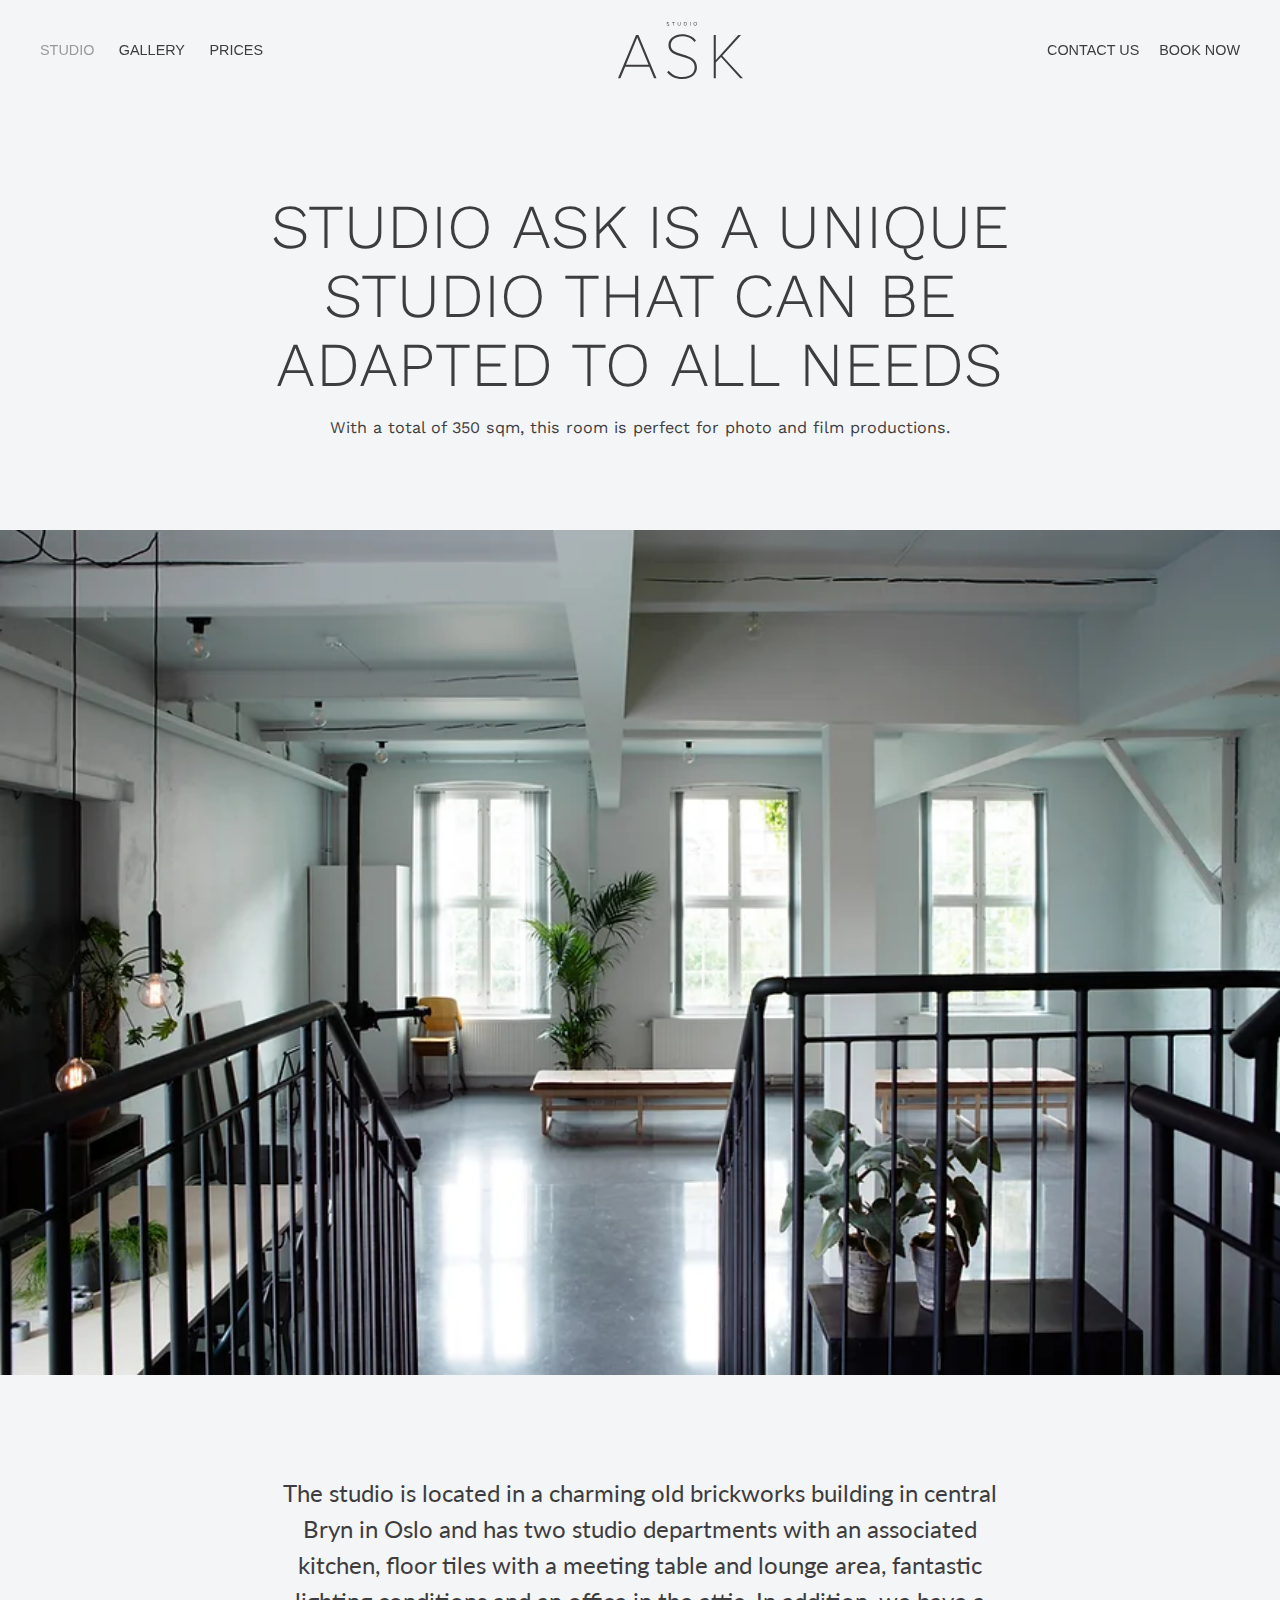
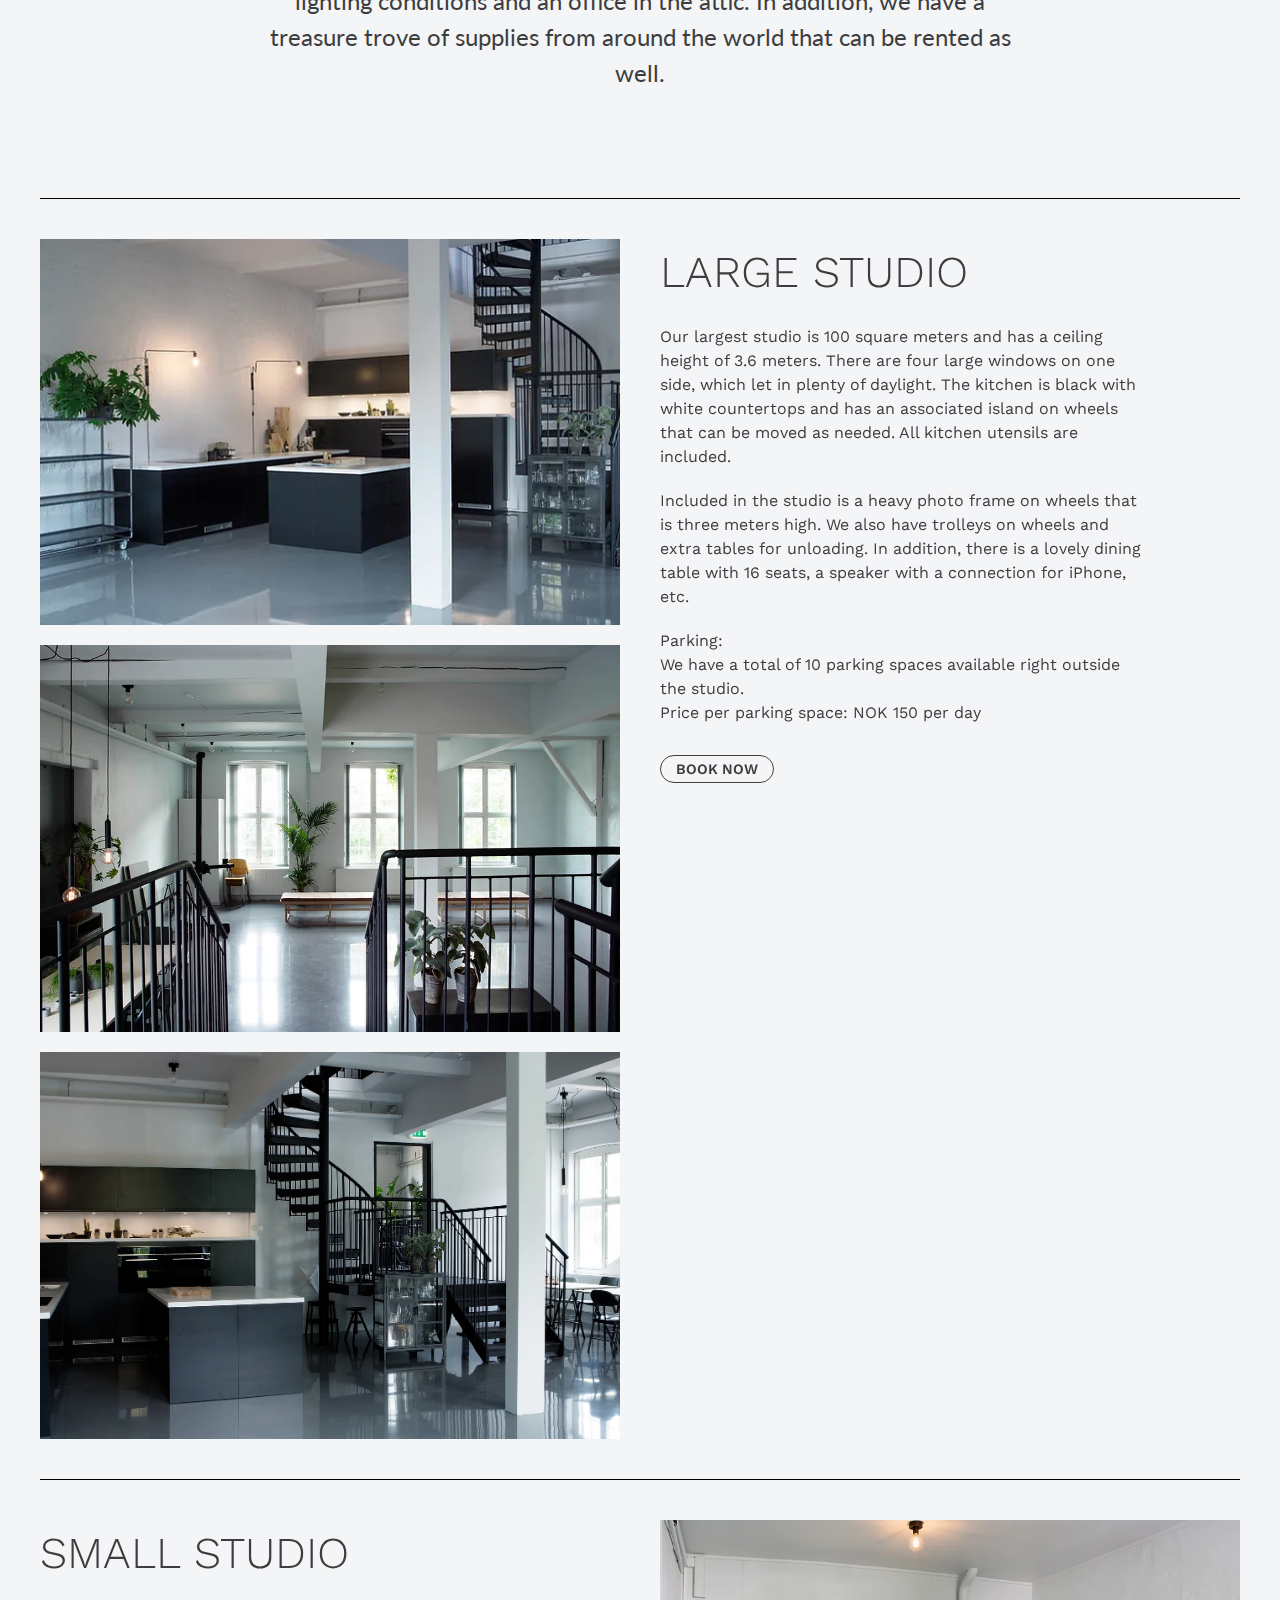
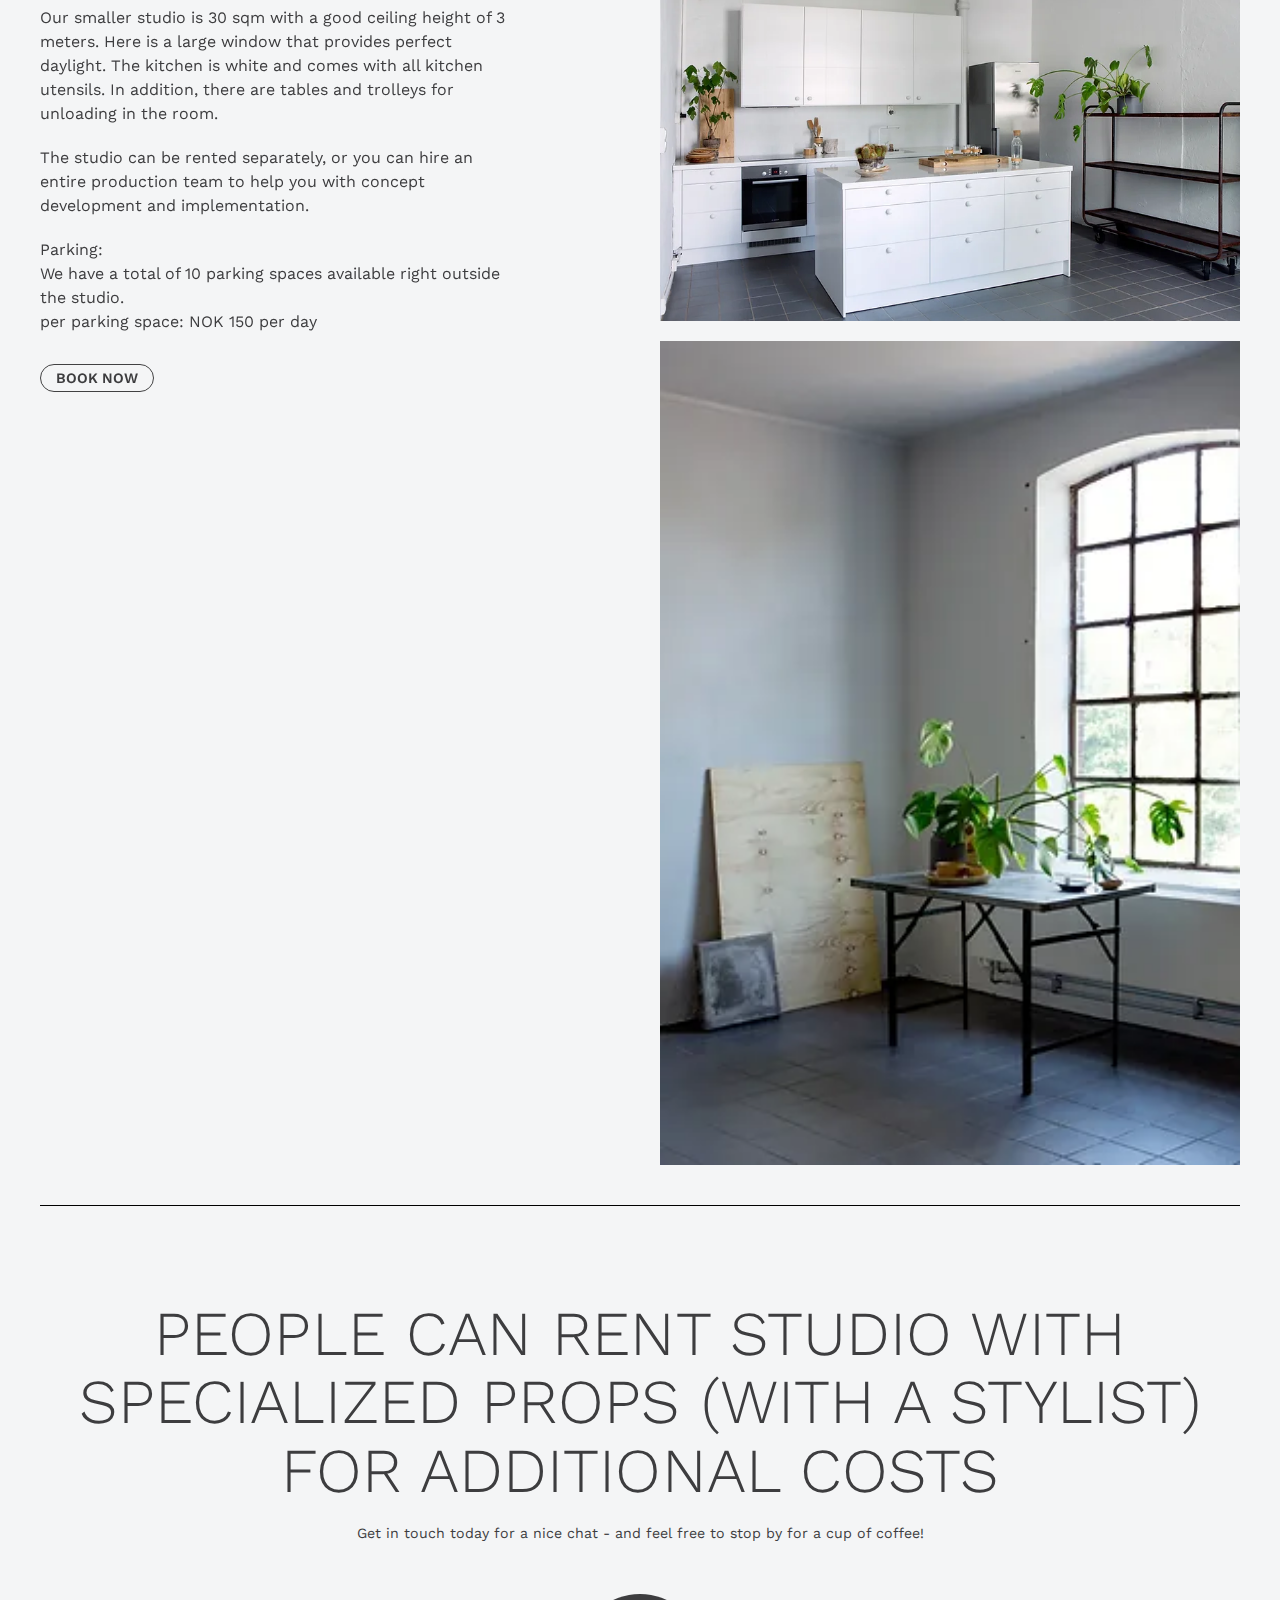
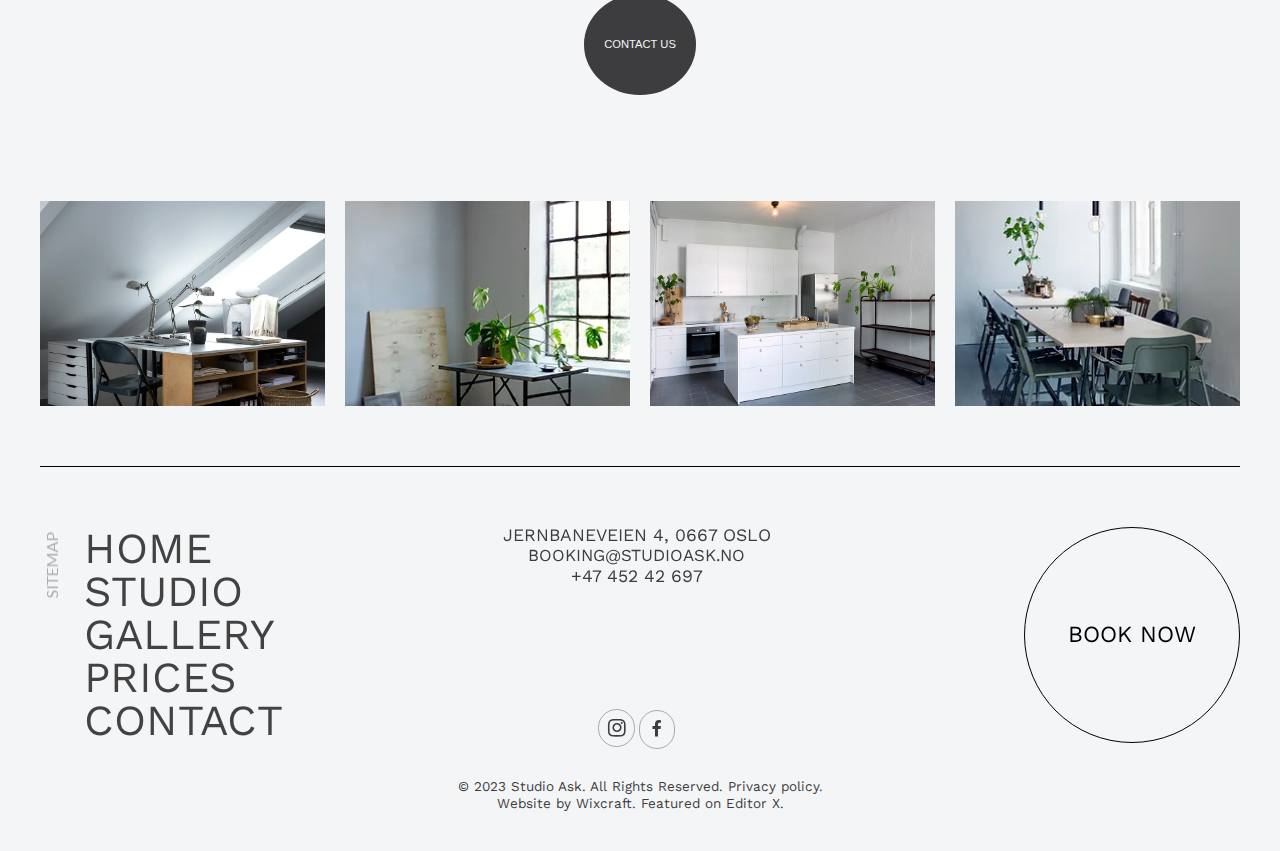
==== index1-studio.html @ 6efea555 "init" ====
<!DOCTYPE html>
<html lang="en">
  <head>
    <title>Studio | Studio Ask</title>
    <meta name="viewport" content="width=device-width, initial-scale=1.0" />
    <link rel="stylesheet" href="./assets/css/cssReset.css" />
    <link rel="stylesheet" href="./assets/css/header.css" />
    <link rel="stylesheet" href="./assets/css/footer.css" />
    <link rel="stylesheet" href="./assets/css/main.css" />
    <link rel="stylesheet" href="./assets/css/cssNavFiles.css" />
    <link rel="stylesheet" href="./assets/css/css3Prices.css" />
    <link rel="stylesheet" href="./assets/css/css5BookNow.css" />
    <link rel="stylesheet" href="./assets/css/css1Studio.css" />
    <link rel="preconnect" href="https://fonts.googleapis.com" />
    <link rel="preconnect" href="https://fonts.gstatic.com" crossorigin />
    <link
      href="https://fonts.googleapis.com/css2?family=Lato&display=swap"
      rel="stylesheet"
    />
    <link
      rel="stylesheet"
      href="https://cdnjs.cloudflare.com/ajax/libs/font-awesome/4.7.0/css/font-awesome.min.css"
    />
    <script defer src="/assets/js/js1Studio.js"></script>
  </head>
  <body>
    <nav id="navigation">
      <div class="nav-full nav-wrapper">
        <ul class="nav-first-list nav-list nav-full-list">
          <li class="nav-li active"><a href="/index1-studio.html">STUDIO</a></li>
          <li class="nav-li"><a href="index2-gallery.html">GALLERY</a></li>
          <li class="nav-li"><a href="index3-prices.html">PRICES</a></li>
        </ul>
        <a href="/index.html"
          ><svg
            class="svg-logo"
            preserveAspectRatio="xMidYMid meet"
            data-bbox="-0.056 0.309 612.747 279.382"
            xmlns="http://www.w3.org/2000/svg"
            viewBox="-0.056 0.309 612.747 279.382"
            height="280"
            width="613"
            data-type="shape"
            role="presentation"
            aria-hidden="true"
          >
            <g>
              <g clip-path="url(#svgcid-zd9vpy8nci38)">
                <path
                  d="m237.946 15.6 1.31-1.676a7.198 7.198 0 0 0 5.473 2.514c3.114 0 4.107-1.677 4.107-3.036 0-4.505-10.339-1.993-10.339-8.224 0-2.879 2.566-4.869 6.02-4.869 2.644 0 4.714.917 6.18 2.461l-1.308 1.598c-1.311-1.466-3.143-2.095-5.055-2.095-2.068 0-3.586 1.126-3.586 2.775 0 3.93 10.342 1.676 10.342 8.195 0 2.515-1.729 5.132-6.439 5.132-3.014 0-5.264-1.151-6.705-2.776z"
                ></path>
                <path
                  d="M270.286 18.06V2.533h-5.524V.597h13.246v1.936h-5.551V18.06h-2.171z"
                ></path>
                <path
                  d="M292.675 11.28V.596h2.198v10.629c0 3.195 1.704 5.212 4.922 5.212 3.221 0 4.95-2.017 4.95-5.212V.596h2.198v10.657c0 4.346-2.409 7.121-7.148 7.121-4.711 0-7.12-2.802-7.12-7.095z"
                ></path>
                <path
                  d="M322.813 18.06V.597h5.972c5.445 0 8.954 3.795 8.954 8.746 0 4.973-3.509 8.717-8.954 8.717h-5.972zm12.675-8.717c0-3.771-2.383-6.808-6.703-6.808h-3.797v13.588h3.797c4.242 0 6.703-3.039 6.703-6.78z"
                ></path>
                <path d="M355.099.597h-2.171V18.06h2.171V.597z"></path>
                <path
                  d="M370.264 9.343c0-5.158 3.509-9.034 8.668-9.034 5.156 0 8.69 3.876 8.69 9.034 0 5.156-3.534 9.034-8.69 9.034-5.159 0-8.668-3.878-8.668-9.034zm15.107 0c0-4.085-2.539-7.095-6.439-7.095-3.929 0-6.415 3.01-6.415 7.095 0 4.059 2.486 7.095 6.415 7.095 3.9 0 6.439-3.036 6.439-7.095z"
                ></path>
                <path
                  d="m176.78 275.882-23.495-56.83h-118.1l-23.494 56.83H-.056l88.259-211.76h12.064l88.261 211.76H176.78zM94.235 75.869 38.996 209.53h110.482L94.235 75.869z"
                ></path>
                <path
                  d="m240.598 246.038 8.255-7.301c13.018 15.874 35.24 31.429 65.718 31.429 48.892 0 61.274-27.938 61.274-47.938 0-69.848-128.579-35.241-128.579-107.628 0-34.286 31.429-53.972 66.353-53.972 31.112 0 53.653 11.431 68.575 29.844l-7.936 7.303c-14.922-19.367-36.192-27.622-60.639-27.622-30.794 0-55.241 18.415-55.241 44.447 0 60.325 128.58 28.574 128.58 107.628 0 23.81-15.241 57.463-72.387 57.463-33.017 0-58.734-14.286-73.973-33.653z"
                ></path>
                <path
                  d="m599.039 275.882-94.291-104.133-25.401 27.619v76.514h-10.158V64.122h10.158v122.232L589.514 64.121h13.651L511.097 165.4l101.594 110.482h-13.652z"
                ></path>
              </g>
              <defs fill="none">
                <clipPath id="svgcid-zd9vpy8nci38">
                  <path fill="#ffffff" d="M612.635 0v280H0V0h612.635z"></path>
                </clipPath>
              </defs>
            </g>
          </svg>
        </a>
        <div class="nav-secound-list nav-list nav-full-list">
          <ul class="nav-secound-list nav-list">
            <li class="nav-li">
              <a href="index4-contact.html">CONTACT US</a>
            </li>
            <li class="nav-li"><a href="index5-bookNow.html">BOOK NOW</a></li>
          </ul>
        </div>
        <!--  Div nav-secound-list -->
      </div>
      <!--  Div nav-full -->
    </nav>
    <!-- Section 1 -->
    <section class="section1-wrapper">
      <div class="container-studio container1">
        <h1>STUDIO ASK IS A UNIQUE STUDIO THAT CAN BE ADAPTED TO ALL NEEDS</h1>
        <p>
          With a total of 350 sqm, this room is perfect for photo and film
          productions.
        </p>
      </div>
      <!--  Div container-studio-->
    </section>
    <!-- Section 2 -->
    <section class="section2-studio">
      <div class="s2-studio-wrapper">
        <img src="/img/_K0A7186.webp" />
      </div>
      <!--  Div s2-studio-wrapper-->
    </section>

    <!-- Section 3 -->
    <section class="container-4 s3-studio container-2">
      <div class="s3-studio-text welcome-text-c4">
        <p>
          The studio is located in a charming old brickworks building in central
          Bryn in Oslo and has two studio departments with an associated
          kitchen, floor tiles with a meeting table and lounge area, fantastic
          lighting conditions and an office in the attic. In addition, we have a
          treasure trove of supplies from around the world that can be rented as
          well.
        </p>
      </div>
      <!--  Div s3-studio-text -->
    </section>
    <section>
    <div class="black-line"></div>
  </section>
    <!-- section 4 -->
    <section class="container-s4-studio">
      <div class="s4-studio-wrapper">
        <div class="s4sw-img">
          <img class="full-img" src="/img/_K0A7175.webp" />
          <img class="full-img" src="/img/_K0A7186.webp" />
          <img class="full-img" src="/img/_K0A7167.webp" />
        </div>
        <!--  Div s4sw-img -->
        <div class="s4sw-text ps2_w_text sticky-position">
          <h3>large studio</h3>
          <p>
            Our largest studio is 100 square meters and has a ceiling height of
            3.6 meters. There are four large windows on one side, which let in
            plenty of daylight. The kitchen is black with white countertops and
            has an associated island on wheels that can be moved as needed. All
            kitchen utensils are included.
          </p>
          <p>
            Included in the studio is a heavy photo frame on wheels that is
            three meters high. We also have trolleys on wheels and extra tables
            for unloading. In addition, there is a lovely dining table with 16
            seats, a speaker with a connection for iPhone, etc.
          </p>
          <div>
            <p>
              Parking: </p>
              <p>
              We have a total of 10 parking spaces available right
              outside the studio. 
              <p>Price per parking space: NOK 150 per day</p>
            </p>
          </div>
          <div>
            <button class="btn"><a href="">book now</a></button>
          </div>
        </div>
      </div>
      <!--  Div container-s4-studio -->
    </section>
    <section>
      <div class="black-line"></div>
    </section>
          <!-- section 5 -->
    <section class="container-s5-studio container-s4-studio">
      <div class="s5-studio-wrapper s4-studio-wrapper">
    
        <div class="s5sw-text s4sw-text ps2_w_text sticky-position">
          <h3>small studio</h3>
          <p>
            Our smaller studio is 30 sqm with a good ceiling height of 3 meters. Here is a large window that provides perfect daylight. The kitchen is white and comes with all kitchen utensils. In addition, there are tables and trolleys for unloading in the room.
          </p>
          <p>
            The studio can be rented separately, or you can hire an entire production team to help you with concept development and implementation.
          </p>
          <div>
          <p>
            Parking: </p>
            <p>
            We have a total of 10 parking spaces available right
            outside the studio. 
            <p>per parking space: NOK 150 per day</p> 
          </p>
        </div>
          <div>
            <button class="btn"><a href="">book now</a></button>
          </div>
        </div>
        <div class="s5sw-img">
          <img class="s5sw-img-1" src="/img/_K0A7111.webp" />
          <img class="s5sw-img-2" src="/img/_K0A7061.webp" />
        </div>
        <!--  Div s5sw-img -->
      </div>
      <!--  Div container-s5-studio -->
    </section>
    <section>
      <div class="black-line"></div>
    </section>
    <!-- Section 6 -->
    <section class="section6-wrapper section1-wrapper">
      <div class="container6 container-studio container1 ">
        <h1>PEOPLE CAN RENT STUDIO WITH SPECIALIZED PROPS (WITH A STYLIST) FOR ADDITIONAL COSTS</h1>
        <p>
          Get in touch today for a nice chat - and feel free to stop by for a cup of coffee!
        </p>
      </div>
      <!--  Div container6-->
      <div class="section6-wrapper-button">
        <button class="s6w-btn"><a href="index4-contact.html">contact us</a></button>
      </div>
      <div class="foto-wrapper">
        <div class="col">
          <div class="fw-img1 fw-img"></div>
        </div>
        <div class="col">
          <div class="fw-img2 fw-img"></div>
        </div>
        <div class="col">
          <div class="fw-img3 fw-img"></div>
        </div>
        <div class="col">
          <div class="fw-img4 fw-img"></div>
        </div>
      </div>
    </section>
    <!-- Footer -->
    <footer>
      <div class="line-footer"></div>
      <div class="footer-container">
        <div class="map-footer">
          <p>SITEMAP</p>
        </div>
        <div class="footer-grid">
          <div class="ul-1-footer">
            <li><a href="">Home</a></li>
            <li><a href="">Studio</a></li>
            <li><a href="">Gallery</a></li>
            <li><a href="">Prices</a></li>
            <li><a href="">Contact</a></li>
          </div>
          <!--  Div ul-1-footer -->
          <div class="adress-footer">
            <p>JERNBANEVEIEN 4, 0667 OSLO</p>
            <p>
              <a href="mailto:BOOKING@STUDIOASK.NO">BOOKING@STUDIOASK.NO</a>
            </p>
            <p>+47 452 42 697</p>

            <div class="linkElement-footer">
              <span class="instagram">
                <a href="https://www.instagram.com/studioask/">
                  <i class="fa fa-instagram"></i
                ></a>
              </span>
              <span class="facebook">
                <a href="https://www.facebook.com/StudioAskOslo"
                  ><i class="fa fa-facebook-f"></i
                ></a>
              </span>
            </div>
            <!--  Div linkElement-footer -->
          </div>
          <!--  Div adress-footer -->
          <div class="bookNow-footer">
            <a href="index5-bookNow.html"><button>book now</button></a>
          </div>
          <!--  Div bookNow-footer -->
        </div>
        <!--  Div footer-grid-->
      </div>
      <!--  Div footer-gcontainer-->
      <div class="privancy-policy">
        <p>© 2023 Studio Ask. All Rights Reserved. Privacy policy.</p>
        <p>
          <a href="https://www.editorx.com/"
            >Website by Wixcraft. Featured on Editor X.</a
          >
        </p>
      </div>
      <!--  Div privancy-policy-->
    </footer>
  </body>
</html>
---- assets/css/cssReset.css ----
/*
  1. Use a more-intuitive box-sizing model.
*/
*,
*::before,
*::after {
    box-sizing: border-box;
}

/*
    2. Remove default margin
  */
* {
    margin: 0;
}

/*
    Typographic tweaks!
    3. Add accessible line-height
    4. Improve text rendering
  */
body {
    line-height: 1.5;
    -webkit-font-smoothing: antialiased;
}

/*
    5. Improve media defaults
  */
img,
picture,
video,
canvas,
svg {
    display: block;
    max-width: 100%;
}

/*
    6. Remove built-in form typography styles
  */
input,
button,
textarea,
select {
    font: inherit;
}

/*
    7. Avoid text overflows
  */
p,
h1,
h2,
h3,
h4,
h5,
h6 {
    overflow-wrap: break-word;
}

/*
    8. Create a root stacking context
  */
#root,
#__next {
    isolation: isolate;
}
---- assets/css/header.css ----
:root {
    --fc-primary: rgba(61, 61, 63, 1);
    --fc-neutral: rgba(244, 245, 246, 1);
    --fc-1-: normal normal normal 16px/1.4em din-next-w01-light,din-next-w02-light,din-next-w10-light,sans-serif;
    --container-corvid-background-color: rgba(var(--bg,var(--color_11)),var(--alpha-bg,1));
    --bg: var(--color_12);
    --color_11:rgb(255,255,255);
    --color_12:rgb(244,245,246);
    --color_14: rgb(164, 164, 172);
    --alpha-bg:0;
}

nav {
    width: auto;
    min-width: 0px;
    max-width: 99999px;
    height: 100px;
    display: flex;
    justify-content:space-between;
    align-items: center;
    position: fixed;
    right: 0;
    left: 0;
    top: 0;
    margin: auto;
    z-index: 1;
    box-sizing: border-box;
}

.nav-wrapper{
    display: flex;
    align-items: center;
    justify-content:space-between;
    right: 0;
    left: 0;
    position:absolute;
    font: var(--fnt,var(--fc-1-));
    color: var(--fc-neutral);
    right: 0;
    left: 0;
    z-index: 100;
    box-sizing: border-box;
}
nav ul{
    padding-left: 30px;
    padding-right: 30px;
    box-sizing: border-box;
   
}
.nav-secound-list{
    display: flex;
}
.nav-list li{
    display: inline-block;
    text-decoration: none;
    list-style: none;
    padding: 0 10px;
    text-align: center;
    line-height: 50px;
    font-size: 0.9em;
    cursor: pointer;
}
.nav-list li.active{
    opacity: 0.5;
}
.nav-list a{
    color: var(--fc-neutral);
    text-decoration: none;
    list-style-type: none;
    transition: all 0.3s linear;
}
.nav-list a:hover{
    color: var(--color_14);
}
.nav-secound-list button{
    background-color: transparent;
    border: none; 
    color: var(--fc-neutral);
    font-size: 0.9em;
    cursor: pointer;
    padding: 0 4px;
}

nav[data-full="true"] .nav-full {
    transform: translateY(0);
    z-index: 100;
}
.nav-full {
    width: 100%;
    height: 100%;
    position: absolute;
    left: 0;
    top: 0;
    color: var(--fc-neutral);
    background:rgba(244, 245, 246, 0.97);
    transition: all 0.5s ease-out;
    transform: translateY(-100%); 
}

.nav-full-list a,
.nav-full-list button{
    color:  var(--fc-primary);
}
.svg-logo{
    width: 125px;
    height: 125px;
    justify-content: center;
    fill: var(--fc-primary);
    margin-left: 50px;
    box-sizing: border-box;
}

@media  screen and (max-width:1000px) {
    .nav-list li{
        display: none;
    }
    .svg-logo{
        width: auto;
        max-width: 80px;
        height: auto;
        max-width: 80px;
    }
}
@media  screen and (max-width:1000px){
    nav{
        height: 80px;
    }
}
---- assets/css/footer.css ----
@import url('https://fonts.googleapis.com/css2?family=Work+Sans:wght@300&display=swap');
:root{
    --fc-1-: normal normal normal 16px/1.4em din-next-w01-light,din-next-w02-light,din-next-w10-light,sans-serif;
    --fc-neutral: rgba(244, 245, 246, 1);
    --fc-primary: rgba(61, 61, 63, 1);
    --fc-1-: normal normal normal 16px/1.4em din-next-w01-light,din-next-w02-light,din-next-w10-light,sans-serif;
}
footer{
    font-family: 'Lato', sans-serif;
    width: 100%;
    height: 385px;
    color:hsla(240, 1%, 19%, 0.8);;
}
.footer-container{
    display: flex;
}
.line-footer{
    background-color: black;
    height: 1px;
    width:calc(100% - 80px);
    display: block;
    margin: auto;
    box-sizing: border-box;
}
.footer-grid{
    position: relative;
    height: auto;
    min-height: 0px;
    width: 100%;
    display: grid;
    grid-template-columns:repeat(3, 1fr);
    grid-template-rows:  1fr;
    justify-content: stretch;
    grid-row: inherit;
    padding-right: 40px;
    padding-left: 20px;
    margin-top:60px ;
}
.map-footer{
    text-orientation: initial;
    writing-mode: vertical-lr;
    transform: rotate(-180deg);
    margin-left: 40px;
    text-align: end;
    padding-bottom: 65px;
    color: rgba(61,61,63, 0.4);
}
.ul-1-footer{
    list-style-type: none;  
}
.ul-1-footer a {
    text-decoration: none;
    text-transform: uppercase;
    font-size: 43px;
    font-family: 'Work Sans', sans-serif;
    line-height: 1;
    color: rgba(21, 21, 22, 0.8);
}
.ul-1-footer a:hover{
    color:  #767679cc;;
}
.adress-footer{
    position: relative;
    text-align: center;
    padding-right: 50px;
    color: var(--fc-primary);
}
.adress-footer p{
    font-size: 1.1em;
    font-family: 'Work Sans', sans-serif;
    line-height: 0.99;
}
.adress-footer a{
    font: var(--fnt,var(--fc-1-));
    font-size: 0.96em;
    color: var(--fc-primary);
    list-style-type: none;
    text-decoration: none;
    font-family:'Work Sans', sans-serif;
}
.bookNow-footer{
    text-align: right;
}
.bookNow-footer button{
    text-transform: uppercase;
    color: rgb(61,61,63,);
    background-color: transparent;
    border: 1px solid black;
    border-radius: 360px;
    padding: 90px 43px;
    font-size: 23px;
    font-family: 'Work Sans', sans-serif;
    cursor: pointer;
}
.bookNow-footer button:hover{
    background-color:rgb(61,61,63); 
    color:rgba(244, 245, 246);
}
.linkElement-footer{
    position: absolute;
    bottom: 0;
    left: 0;
    right: 0;
    padding-right: 50px;
}
.linkElement-footer a{
    color: rgba(61,61,63, 1);
    border-radius: 45px ;
    border: 1px solid rgba(61,61,63, 0.4);
    padding: 6px 8.5px;
    font-size: 1.3em;
}
.linkElement-footer a:hover{
    border: 1px solid rgba(61,61,63, 1);
}
.facebook a{
    font-size: 1.1em;
    padding:8.2px 12px;
}
.privancy-policy{
    text-align: center;
    margin-top:35px;
}
.privancy-policy a{
    text-decoration: none;
    font-size: 13.5px;
    font-family:  'Work Sans', sans-serif;
    line-height: 1;
    color:var(--fc-primary);
}
.privancy-policy p{
    text-decoration: none;
    font-size: 13.5px;
    font-family: 'Work Sans', sans-serif;
    line-height: 1.2;
    color:var(--fc-primary);
}
@media  screen and (max-width:1200px) {
    footer{
        width: 100%;
        height: 340px;
    }
    .ul-1-footer a{
        font-size: 33px;
    }
    .adress-footer p{
        font-size: 0.9em;
    }
    .bookNow-footer button{
        font-size: 18px;
        padding: 70px 33px;
    }
    .privancy-policy a,p{
        font-size: 13px;
    }
}
@media  screen and (max-width:730px) {
    .line-footer{
        width:calc(100% - 40px);
    }
    footer{
        width: 100%;
        height: 480px;
        display: grid;
    }
    .footer-grid{
        padding: 0px 20px;
        bottom: 25px;
        height: 85%;
    }
    .ul-1-footer{
        align-self: stretch;
        margin-top: 100px;
    }
    .ul-1-footer a{
        font-size: 25px;
    }
    .adress-footer,.linkElement-footer{
        padding: 0px;
    }
    .adress-footer p{
        font-size: 0.9em;
    }
    .bookNow-footer{
        margin-top: 100px;
    }
    .bookNow-footer button{
        font-size: 13.5px;
        padding: 45px 20px;
    }
    .privancy-policy a,p{
        font-size: 13px;
        bottom: 10px;
    }
    .privancy-policy{
        margin-top: 10px;
        bottom: 10px;
    }
    .map-footer{
        display: none;
    }
    .instagram a{
        padding: 7px 10px;
    }
    .facebook a{
        padding: 10px 14.3px 8px 14.3px;
    }
}
---- assets/css/main.css ----
/* Body settings */
:root {
    --fc-primary: rgba(61, 61, 63, 1);
    --fc-neutral: rgba(244, 245, 246, 1);
    --minViewportSize:320;
    --maxViewportSize:1920;
    --color_15: 61,61,63;
}

body {
    color: var(--fc-primary);
}
/* Section 1 */
/* Background image */
.container-1-div {
    width: 100%;
    height: 100vh;
}
.container-1-div img{
    width: 100%;
    height: 100%; 
    object-fit: cover ;
    object-position:50% 50%;
}
/* Svg dimension */
.container-1{
    position: relative;
    text-align: center;
    z-index: -1;
}
.container-1-svg svg{
    position: absolute;
    fill: var(--fc-neutral);
    width: 30%;
    height: auto;
    bottom: 0;
    left:50%;
    right: 0;
    top: 50%;
    transform: translate(-50%, -50%);
    animation: cssAnimation 0s ease-in 5s forwards;
    animation-delay: 50s;
}
/* Span align */
.container-1-span {
    display: flex;
    justify-content:space-between;
    right: 0;
    left: 0;
    bottom: 0;
    position:absolute;
    font: var(--fnt,var(--fc-1-));
    color: var(--fc-neutral);
    padding: 10px 20px;
}
.container-1-span span{
    display: inline-block;
    padding: 0 10px;
    line-height: 50px;
    font-size: 0.9em;
}
@media  screen and (max-width:730px) {
    .container-1-span{
        flex-direction: column;
        align-items: flex-start;
    }
    .container-1-span span{
        line-height: 10px;
    }
    .container-1-svg svg{
        width: 80%;
    }
}

/* Section 2 */
.container-2{
    display: grid;
    padding-top: 7.8125vw;
    padding-bottom: 8.333333333333336vw;
    padding-left: 40px;
    padding-right: 40px;
}
.welcome-text{
    height: auto;
    width: 65%;
    justify-self: center;
}
.container-2 p{
    text-align: center;
    font-size:1.8em;
    line-height: 1.25;
    min-height: 0vw;
    font-family: 'Lato', sans-serif;
    font-weight: 100;
    color: rgb(var(--color_15)); 
    cursor: text;
}
@media  screen and (max-width:1000px) {
    .container-2 p{
        font-size:1.2em;;
    }
    .welcome-text{
        width: 100%;
    }
}
/* Section 3 */
.container-3-flex{
    display: flex;
    align-items: center;
    justify-content: center;
}
.img1, .img2 {
    border-top: 0.8px solid black;
    border-bottom: 0.8px solid black;
    padding: 40px;
    padding-bottom: 80px;
}
.img1{
    border-right: 0.8px solid black;
}
.img1:hover p, .img2:hover p{
    letter-spacing: 0.1em;
    transition: all 0.5s ease-in-out;
    cursor: pointer;
}
.img1 img:hover,.img2 img:hover{
    filter: brightness(85%);
    transition: all 0.5s ease-in-out;
    cursor: pointer;
    z-index: 100;
}
.container-3-flex img{
    width: 100%;
    height: 100%;
    object-fit: cover;
    object-position: center;
}
.container-3-flex p{
    text-align: center;
    font-family: 'Lato', sans-serif;
    padding-top: 65px;
    font-size: 2.5em;
    font-weight: 100;
    text-transform: uppercase;
    transition: all 0.5s ease;
}
@media  screen and (max-width:750px) {
    .container-3-flex{
        flex-direction: column;
    }
}
/* Section 4 */
.welcome-text-c4{
    text-align: center;
    height: auto;
    width: 49%;
    justify-self: center;
}
.welcome-text-c4 p{
    font-size: 1.5em;
    font-weight: normal;
    color: rgb(var(--color_15)); 
    cursor: text;
}
@media  screen and (max-width:1000px) {
    .welcome-text-c4 p{
        font-size:1.2em;;
    }
    .welcome-text-c4{
        width: 90%;
    }
}
/* Section 5 */
.container-5-wrapper{
    display: flex;
    flex-direction: column;
    align-items: center;
    object-fit: cover;
    object-position: center;
}
.container-5-img {
    display: inline-block;
    box-sizing: border-box;
}
.container-5-img-div2{
    display: flex;
    padding: 0px 20px;
    box-sizing: border-box;
}
.container-5-img img{
    width:calc(100%/3);
    padding: 0px 20px;
    height: auto;
    object-fit: cover;
    object-position: center;
    box-sizing: border-box;
    transition: all 0.7s ease-in-out;
}
.container-5-img img:hover{
    transform: scale(1.01);
    filter: brightness(85%);
}
.container-5-button {
    padding: 80px 40px;
}
.container-5-button button{
    background-color: #3D3D3F;
    border-radius: 50%;
    border: none;
    padding:50px 30px;
    text-transform: uppercase;
    font-family: Arial, Helvetica, sans-serif;
    font-size: 0.855em;
    cursor: pointer;
    transition: all 0.8s ease-in-out;
}
.container-5-button a{
    text-decoration: none;
    list-style-type: none; 
    color: var(--fc-neutral);
}
.container-5-button button:hover{
    background-color: black;
}
@media  screen and (max-width:730px){
    .container-5-img-div2{
        padding: 0px;
    }
    .container-5-button button{
        padding:40px 20px;
        font-size: 0.755em;
    }
}



.disable-scroll{
    height: 100%;
    overflow: hidden;
}

.full-img-wrapper{
    position:fixed;
    left:0;
    top:0;
    z-index:9999;

    width: 100vw;
    height:100vh;

    background:white;

    display:flex;
    justify-content:center;
    align-items:center;
}

.full-img{
    width:80%;
    cursor:pointer;
}
---- assets/css/cssNavFiles.css ----
.nav-full{
    transform: translateY(0);
}
.section-title{
    margin-top: 110px;
}     
.section-content{
    padding: 0px 20px 140px;
}
---- assets/css/css3Prices.css ----
@import url('https://fonts.googleapis.com/css2?family=Work+Sans:wght@100&display=swap');
:root{
    --fc-neutral: rgba(244, 245, 246, 1);
    --fc-primary: rgba(61, 61, 63, 1);
    --fc-1-: normal normal normal 16px/1.4em din-next-w01-light,din-next-w02-light,din-next-w10-light,sans-serif;
}
body{
    background-color: var(--fc-neutral);
}
.prices_section1 {
    margin-top: 110px;
    color: var(--fc-primary);
}
.ps1_title{
    display: grid;
    grid-template-columns: 50% 50%;
    grid-template-rows:1fr;
    justify-content: space-between;
    padding: 7.3vw 40px 8.33vw 40px;
}
.ps1_title h1{
    font-size: calc(30px + (90 - 30) * ((100vw - var(--minViewportSize) * 1px) / (var(--maxViewportSize) - var(--minViewportSize))));
    text-transform: uppercase;
    font-family: 'Work Sans', sans-serif;
    font-weight: 300;
    box-sizing: border-box;
    color: var(--fc-primary); 
}
.ps1_contact{
    display: flex;
    flex-direction: column;
    font-family: 'Work Sans', sans-serif;
    font-size: 0.95em;
    text-align: end;
    justify-content: center;
}
.btn a{
    font-size: 0.9em;
    text-decoration: none;
    color: var(--fc-primary);
    font-weight: 600;
    padding: 22px 9px;
    text-transform: uppercase;
}
.btn a,
.btn a:link,
.btn a:visited,
.btn a:active{
    color: var(--fc-primary);
}
.btn a:hover{
    color: var(--fc-neutral);
}
.btn {
    margin-top: 10px;
    background-color: transparent;
    border: 0.5px solid hsl(240, 1%, 26%);
    border-radius: 20px;
}
.btn:hover {
    background-color: var(--fc-primary);
}
.btn{
    text-align: end;
}
.ps1_p{
    margin-left: 40px;
    margin-bottom: 20px;
}
@media only screen and (max-width:630px) {
    .ps1_contact{
        display:none;
    }
    .ps1_title{
        padding: 0px 20px 8.33vw 20px;
    }
    .prices_section1 {
        margin-top: 80px;
    }
    .ps1_p{
        margin-left: 20px;
        margin-bottom: 10px;
    }
}

.black-line{
    background-color: black;
    margin: 0px 40px 0px 40px;
    height: 1px;
    overflow: hidden;
}
@media only screen and (max-width:630px) {
    .black-line{
        margin: 0px 20px 0px 20px;
    }
}
.ps2_wrapper, .ps3_wrapper , .ps4_wrapper{
    display: grid;
    grid-template-columns: 50% 50%;
    grid-template-rows: 1fr;
    margin:40px ;
    box-sizing: border-box;
    object-position: 50% 50%;
    object-fit: cover;
}
.ps4_wrapper{
    display: grid;
    grid-template-columns: 50% 50%;
    background-color: hsl(0, 2%, 12%);
    color: var(--fc-neutral);
    padding:40px 40px 40px 0;
    width: auto;
    height: auto;
}
.ps2_w_img,.ps3_w_img {
    display: flex;
    grid-template-rows: 1fr;
    gap: 1.1em ;
    width: 100%;
    height: 100%;
    object-fit: cover;
}
.ps2_w_text,.ps3_w_text, .ps4_w_text , .ps4_w_text, .ps4_w_1{
    display: flex;
    flex-direction: column;
    margin-left: 40px;
    gap: 20px;
    font-family: 'Work Sans', sans-serif;
    width: 100%;
    height: 100%;
}
.ps4_w_text p{
    color: var(--fc-neutral);
    line-height: 1.5;
}
.ps2_w_text h3,.ps3_w_text h3, .ps4_w_1 h3{
    text-transform: uppercase;
    font-weight: 300;
    font-size: calc(20px + (60 - 20) * ((100vw - var(--minViewportSize) * 1px) / (var(--maxViewportSize) - var(--minViewportSize))));
}
.ps4_w_1 h3{
    text-transform: uppercase;
    font-size:calc(20px + (45 - 20) * ((100vw - var(--minViewportSize) * 1px) / (var(--maxViewportSize) - var(--minViewportSize))));
}
.ps2_w_t_parking p,.ps3_w_t_parking p {
    padding-bottom: 5px;
}
.ps2_w_t_parking, .ps3_w_t_parking {
     padding-bottom: 10px;
}

.ps2_w_img1, .ps3_w_img1{
    width: 60%;
}
.ps2_w_img2, .ps3_w_img2{
    width: 35%;
}

@media only screen and (max-width:1024px) {
    .ps2_wrapper, .ps3_wrapper , .ps4_wrapper{
        display: flex;
        margin:20px;
        flex-direction: column;
    }
    .ps4_wrapper{
        display: flex;
        flex-direction: column;
        padding:20px 20px 20px 20px;
        margin:20px;
    }
    .ps2_w_text,.ps3_w_text, .ps4_w_text , .ps4_w_text, .ps4_w_1{
        margin-left: 0px;
    }
    .ps2_w_text h3,.ps3_w_text h3, .ps4_w_1 h3{
        margin-top: 20px;
        font-size: calc(25px + (60 - 25) * ((100vw - var(--minViewportSize) * 1px) / (var(--maxViewportSize) - var(--minViewportSize)))) !important;
    }
    .ps2_w_img, .ps3_w_img{
        gap: 20px;
    }
    .ps2_w_img1, .ps3_w_img1{
        min-height: 0px;
        margin-top: 20px;
    }
    .ps2_w_img2, .ps3_w_img2{
        min-height: 0px;
        margin-top: 20px;
    }
}
---- assets/css/css5BookNow.css ----
@import url('https://fonts.googleapis.com/css2?family=Cormorant:wght@300&family=Lato&family=Wix+Madefor+Text&display=swap');
@import url('https://fonts.googleapis.com/css2?family=Work+Sans:wght@100&display=swap');
:root{
    --fc-color1: rgba(238, 240, 218, 0.815);
    --fc-neutral: rgba(244, 245, 246, 1);
}
body{
    background-color: var(--fc-neutral);
    height: 0;
}

.container1{
    padding:7.29vw 40px;
    text-align: center;
    text-transform: uppercase;
    font-family: 'Work Sans', sans-serif;
    margin-top: 100px; 
}
.container1 h1{
    font-weight: 300;
    letter-spacing: 0.1px;
    font-size: calc(30px + (84 - 30) * ((100vw - var(--minViewportSize) * 1px) / (var(--maxViewportSize) - var(--minViewportSize))));
}
.container-bookNow-img{
    display: flex;
    gap: 40px;
    align-items: center;
    justify-content: center;
    padding: 0px 20px 7.15vw 20px;
}
.div_img1, .div_img2{
    object-fit: cover;
    object-position: center;
    height: auto;
    width: auto;
}
.div_img1 img, .div_img2 img{
    max-width: 550px;
    min-width: 0px;
    width:100%;
    height: 100%;
    object-fit: cover;
}
.div_img1, .div_img2{
    border: 0.1px solid transparent;
    background-color: white;
    padding: 0px;
    max-width: 550px;
    height: auto;
}
.img1-img img, .img2-img img{
    width: 100%;
    height: 100%;
    object-fit: cover;
    aspect-ratio: 616/413;
    cursor: pointer;
}
.img1-img img:hover, .img2-img img:hover{
    filter: brightness(70%);
}
.div-img1-text, .div-img2-text{
    display: flex;
    flex-direction: column;
    align-items: center;
    padding: 40px 20px;
    font-family: 'Cormorant', serif;
    font-weight: 100;
}
.container-bookNow-img h3{
    font-size: 25px;
    text-transform: uppercase;
    margin-bottom: 20px;
}
.container-bookNow-img p{
    font-size: 13px;
    margin-bottom: 20px;
}
.container-bookNow-img button{
    background-color: #3d3d3f;
    padding: 4px 16px;
    color: #fff;
    border-radius: 20px;
    font-size: 17px;
    border: none;
}
main{
    overflow: hidden;
}

@media  screen and (max-width:500px){
    .container1{
        grid-template-rows: repeat(2, minmax(240px, 616px))!important;
        margin-top: 80px;
        padding-top: 0px;
    }
    .div_img1{
        margin-right: 0px;
    }
    .container-bookNow-img{
        flex-direction: column;
        padding: 0px 20px 30px 20px;
        gap: 30px;
    }

}
@media  screen and (max-width:1200px){
    .container1{
        flex-direction: row;
    }
    .div_img1{
        margin-right: 0px;
    }

}
---- assets/css/css1Studio.css ----
@import url('https://fonts.googleapis.com/css2?family=Work+Sans:wght@100&display=swap');
:root {
    --fc-primary: rgba(61, 61, 63, 1);
    --fc-neutral: rgba(244, 245, 246, 1);
}

.section1-wrapper{
    display: flex;
    justify-content: center;
}
.container-studio {
    letter-spacing: 0.1em;
    line-height: 1.1;
    width: 78%;
}
.container1 {
    font-size: calc(10px + (73 - 30) * ((100vw - var(--minViewportSize) * 1px) / (var(--maxViewportSize) - var(--minViewportSize))));
}
.container-studio p{
    letter-spacing: normal;
    text-transform: none;
    margin-top: 20px;
    font-size: 1.01rem;
}
.section2-studio{
    display: grid;
    grid-template-columns: 1fr;
    grid-template-rows: 1fr;
    box-sizing: border-box;
}
.s2-studio-wrapper {
    width: auto;
    height: auto;
}
.s2-studio-wrapper img{
    height: 100%;
    width:100%;
    object-fit: cover;
    object-position: 50% 50%;
}
.s3-studio-text {
    width: 62%;
}
.s3-studio-text p{
    line-height: 1.5;
}
@media  screen and (max-width:850px) {
    .s3-studio-text {
        width:100%;
    }
    .container1{
        width: 100%;
    }
}
@media  screen and (max-width:700px) {
    .s3-studio {
        padding-left: 15px;
        padding-right: 15px;
    }
    .welcome-text-c4 p{
        font-size: 1.05em;
    }
    .container1{
        width: 100%;
    }
    .container1 h1{
        font-size: calc(30px + (40 - 30) * ((100vw - var(--minViewportSize) * 1px) / (var(--maxViewportSize) - var(--minViewportSize))));
    }
}

.black-line{
    background-color: black;
    margin: 0px 40px 0px 40px;
    height: 1px;
    overflow: hidden;
}
@media only screen and (max-width:700px) {
    .black-line{
        margin: 0px 20px 0px 20px;
    }
}
.container-s4-studio{
    margin: 40px;
}
.s4-studio-wrapper {
    display: grid;
    grid-template-columns: 50% 50%;
    align-content: center;
    gap: 40px;
    box-sizing: border-box;
    width: calc(100% - 40px);
}
.s4sw-img{
    display: flex;
    flex-direction: column;
    gap: 20px;
    scroll-snap-type: y mandatory;
    overflow-y: auto;
    -webkit-overflow-scrolling: touch;
}
.s5sw-img{
    display: grid;
    grid-template-columns: 1fr;
    grid-template-rows: repeat(3, 1fr);
    gap: 20px;
}
.s5sw-img-1{
    width: 100%;
    height: 100%;
    object-fit: cover;
    object-position: center;
    transition: all 1s ease;
    cursor: pointer;
}
.s5sw-img-2{
    grid-row: 2 / span 2;
    width: 100%;
    height: 100%;
    object-fit: cover;
    transition: all 1s ease;
    cursor: pointer;
}
.s5sw-img-1:hover,
.s5sw-img-2:hover {
    transform: scale(1.02);
    filter: brightness(70%);
}
.s4sw-img img{
    scroll-snap-align: start;
    width: auto;
    aspect-ratio:  882 / 588;
    object-fit: cover;
    object-position: center;
    transition: all 1s ease-in-out;
    cursor: pointer;
}
.s4sw-img img:hover{
    transform: scale(1.03);
    filter: brightness(70%);
}
.s4sw-text{
    margin-left: 0px;
}
.s4sw-text p{
    width: 83%;
}
.s4sw-text p{
    line-height: 1.5;
}

.sticky-position{
    position: sticky;
    max-height: 500px;
    top: 100px;
}


@media  screen and (max-width:900px) {
    .s4sw-text p {
        width: 100%;
    }
}
@media  screen and (max-width:700px) {
    .s4-studio-wrapper {
        display: flex;
        flex-direction: column-reverse;
        width: calc(100% - 0px);
    }
    .s5-studio-wrapper {
        display: flex;
        flex-direction: column;
    }
    .s4sw-text p{
        width: 100%;
    }
    .container-s4-studio{
        margin: 20px;
    }
}
.container6 {
    margin-top: 0px;
    width: 100%;
    padding-bottom: 4.16vw;
}
.container6  p{
    font-size: calc(10px + (37 - 30) * ((100vw - var(--minViewportSize) * 1px) / (var(--maxViewportSize) - var(--minViewportSize))));
}

.section6-wrapper-button{
    text-align: center;
    padding-bottom: 8.3vw;
}
.s6w-btn{
    background-color: #3D3D3F;
    border-radius: 50%;
    border: none;
    padding:40px 20px;
    text-transform: uppercase;
    font-family: Arial, Helvetica, sans-serif;
    font-size: 0.855em;
    cursor: pointer;
    transition: all 0.8s ease-in-out;
 
}
.s6w-btn a{
    text-decoration: none;
    list-style-type: none; 
    color: var(--fc-neutral);
    font-size: 0.7rem;
}
.s6w-btn:hover{
    background-color: black;
}

.section6-wrapper {
    flex-direction: column;
    width: 100%;
    object-fit: cover;
    object-position: center;
}
.foto-wrapper{
    margin: 0px 40px 60px 40px;
    display: grid;
    grid-template-columns: repeat(4, 1fr);
    grid-template-rows:16vw;
    height: auto;
    gap: 20px;
    object-fit: cover;
    object-position: center;
    position: relative;
    left:0;
    right:0;
}
.fw-img{
    width: 100%;
    height: 100%;
    object-fit: cover;
    object-position: center;
    background-size: cover;
    background-repeat: no-repeat;
    background-position: center;
    transition: all 1s ease;
    cursor: pointer;
}
.col{
    display: inline-block;
    overflow: hidden;
}

.fw-img1 {
    background-image: url(/img/_J4A8036.webp);
}
.fw-img2 {
    background-image: url(/img/_K0A7061.webp);
}
.fw-img3 {
    background-image: url(/img/_K0A7111.webp);
}
.fw-img4 {
    background-image: url(/img/_K0A7146.webp);
}
.fw-img:hover {
    transform: scale(1.15);
    filter: brightness(70%);
}
@media  screen and (max-width:700px) {
    .foto-wrapper{
        margin: 0px 20px 0px 20px;
    }
}
@media  screen and (max-width:600px) {
    
    .container6 h1{
        margin-top: 40px;
    }
    .container6{
        width: 100%;
        padding-left: 20px;
        padding-right: 20px;
    }
    .container6  p{
        font-size: 14px;
    }
    .s6w-btn{
        padding: 35px 15px;
    }
    .s6w-btn a{
         font-size: 0.68em;
    }

}
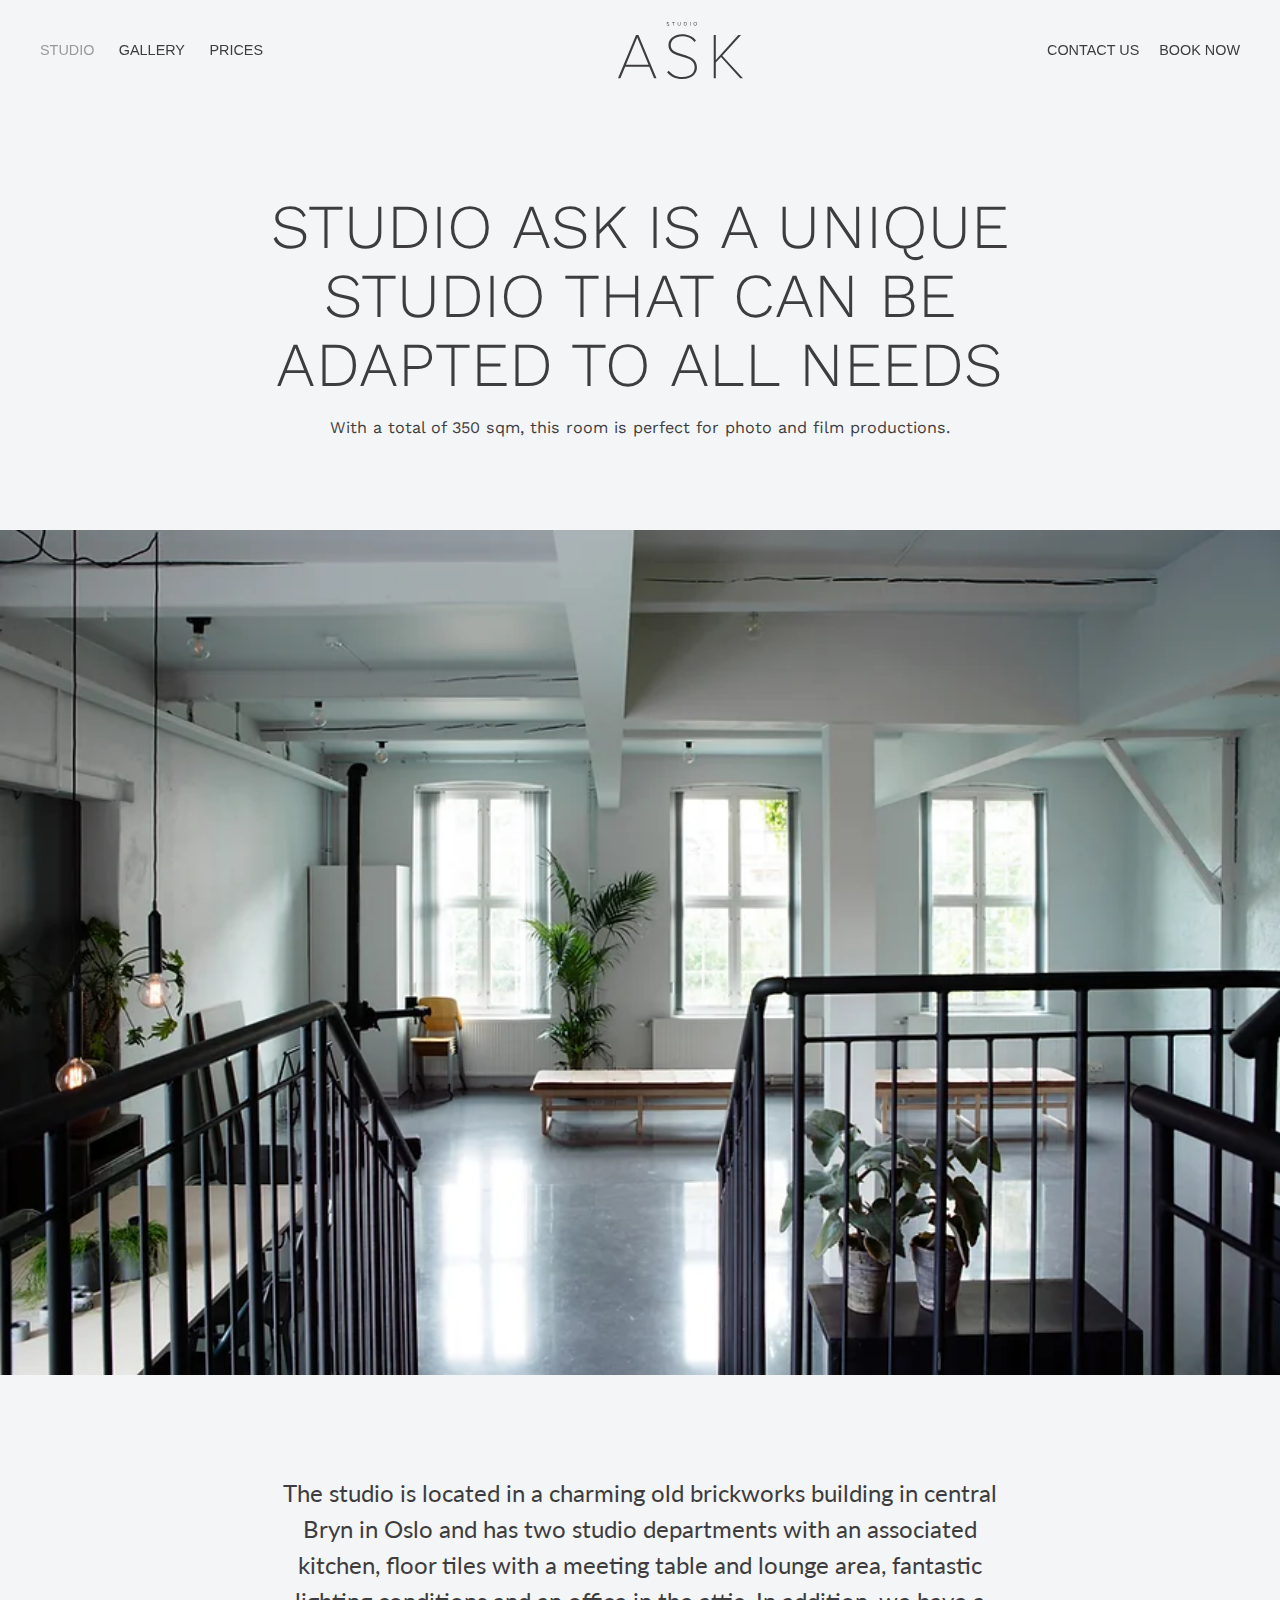
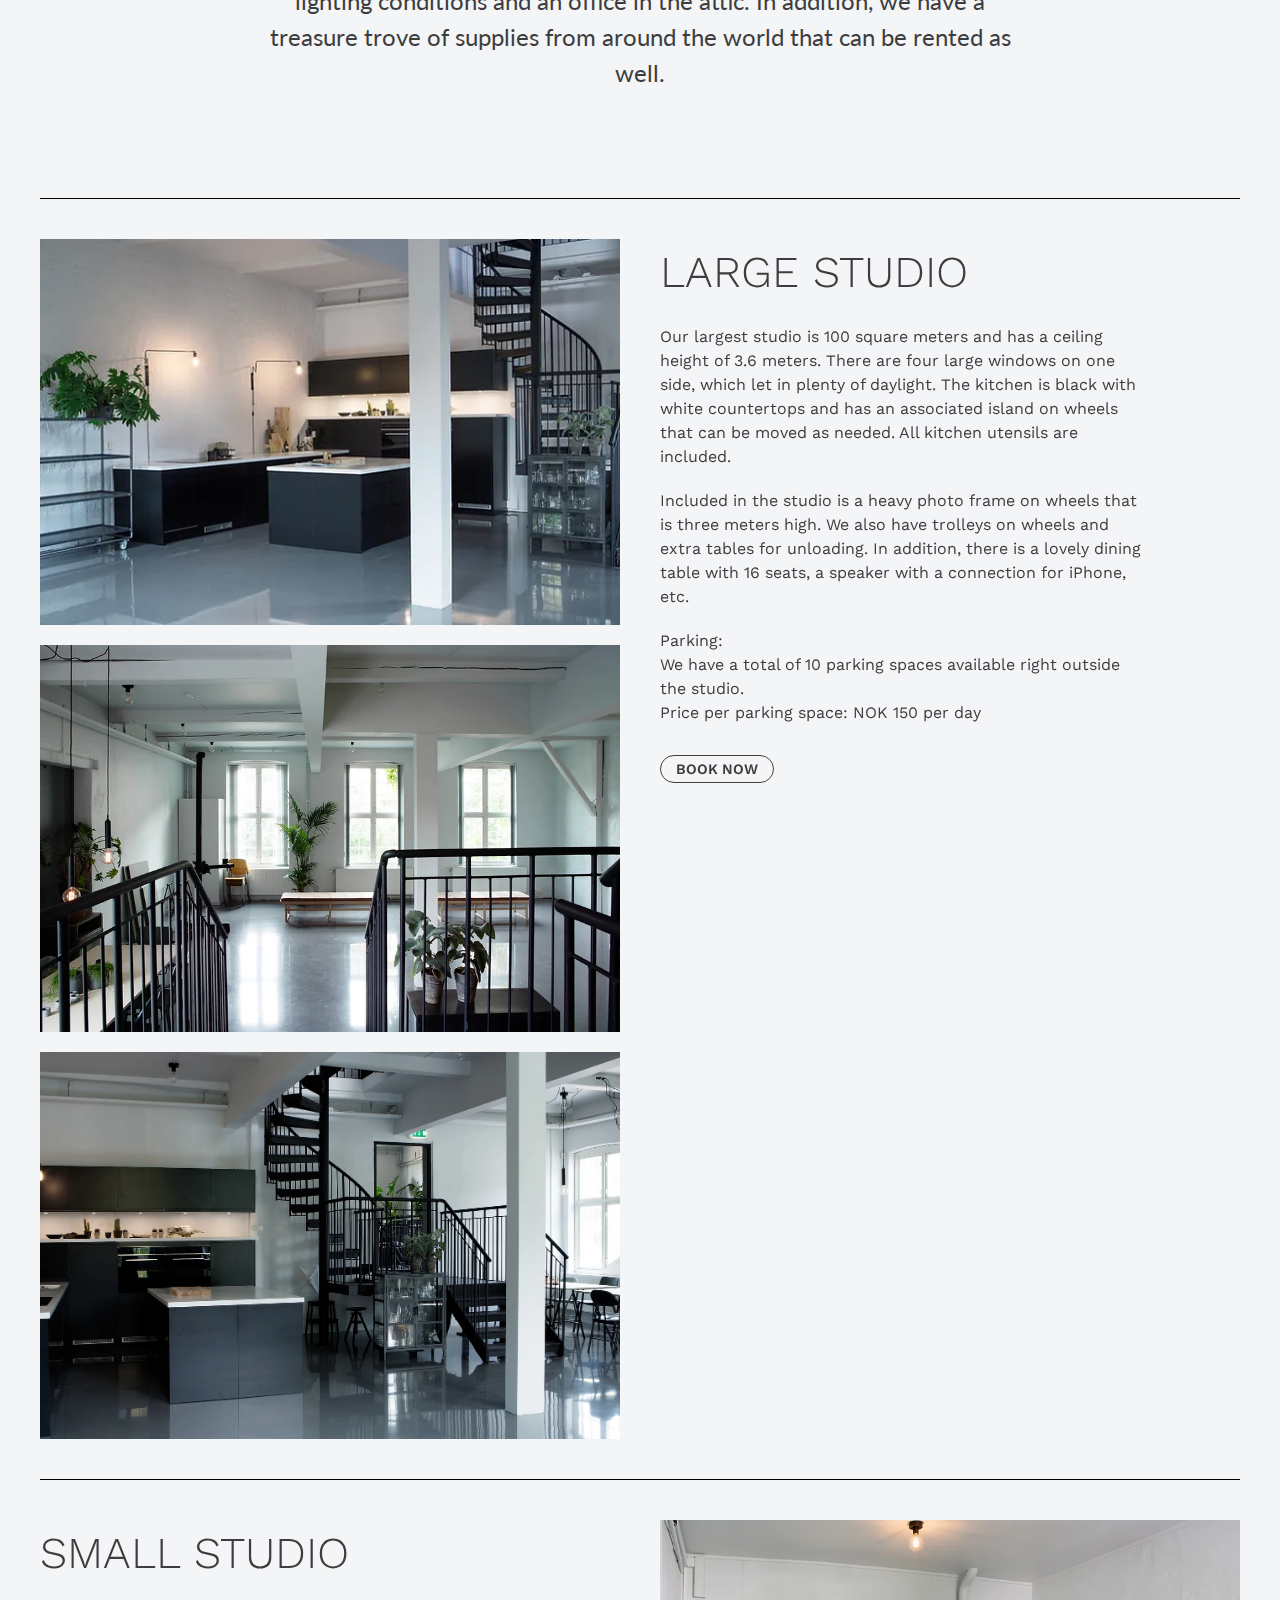
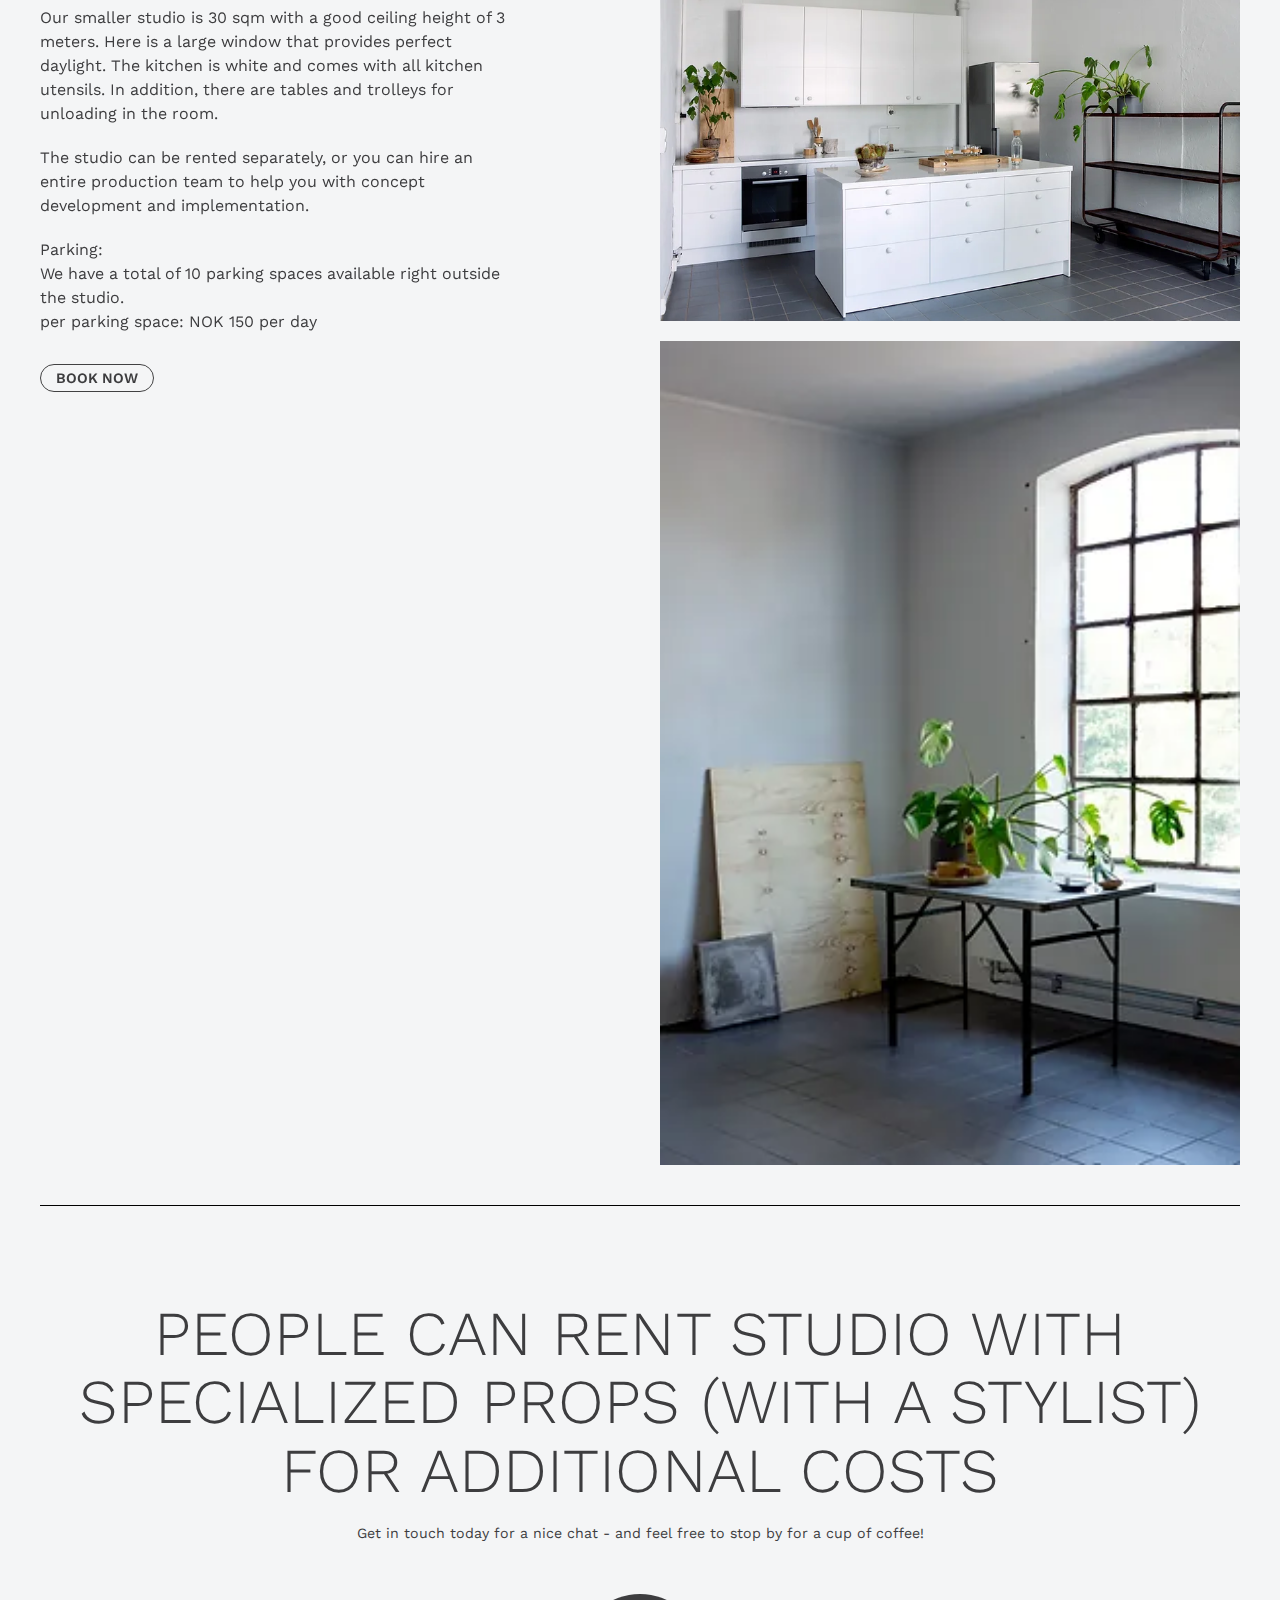
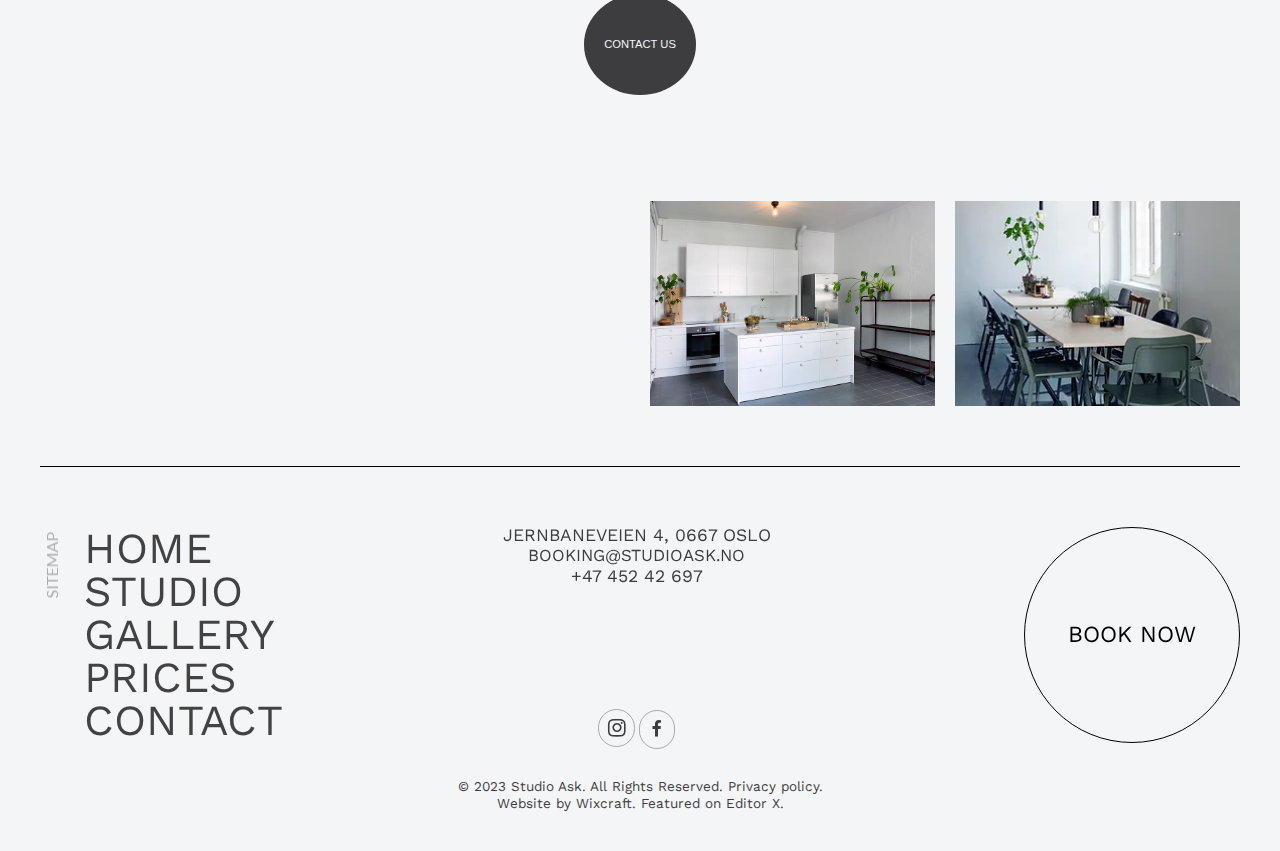
==== commit ea947634: "test images" ====
--- a/index1-studio.html
+++ b/index1-studio.html
@@ -198,7 +198,7 @@
         </div>
         <div class="s5sw-img">
           <img class="s5sw-img-1" src="/img/_K0A7111.webp" />
-          <img class="s5sw-img-2" src="/img/_K0A7061.webp" />
+          <img class="s5sw-img-2" src="./img/K0A7061.webp" />
         </div>
         <!--  Div s5sw-img -->
       </div>
--- a/assets/css/css1Studio.css
+++ b/assets/css/css1Studio.css
@@ -248,10 +248,10 @@
 }
 
 .fw-img1 {
-    background-image: url(/img/_J4A8036.webp);
+    background-image: url("./img/_J4A8036.webp");
 }
 .fw-img2 {
-    background-image: url(/img/_K0A7061.webp);
+    background-image: url("./img/K0A7061.webp");
 }
 .fw-img3 {
     background-image: url(/img/_K0A7111.webp);
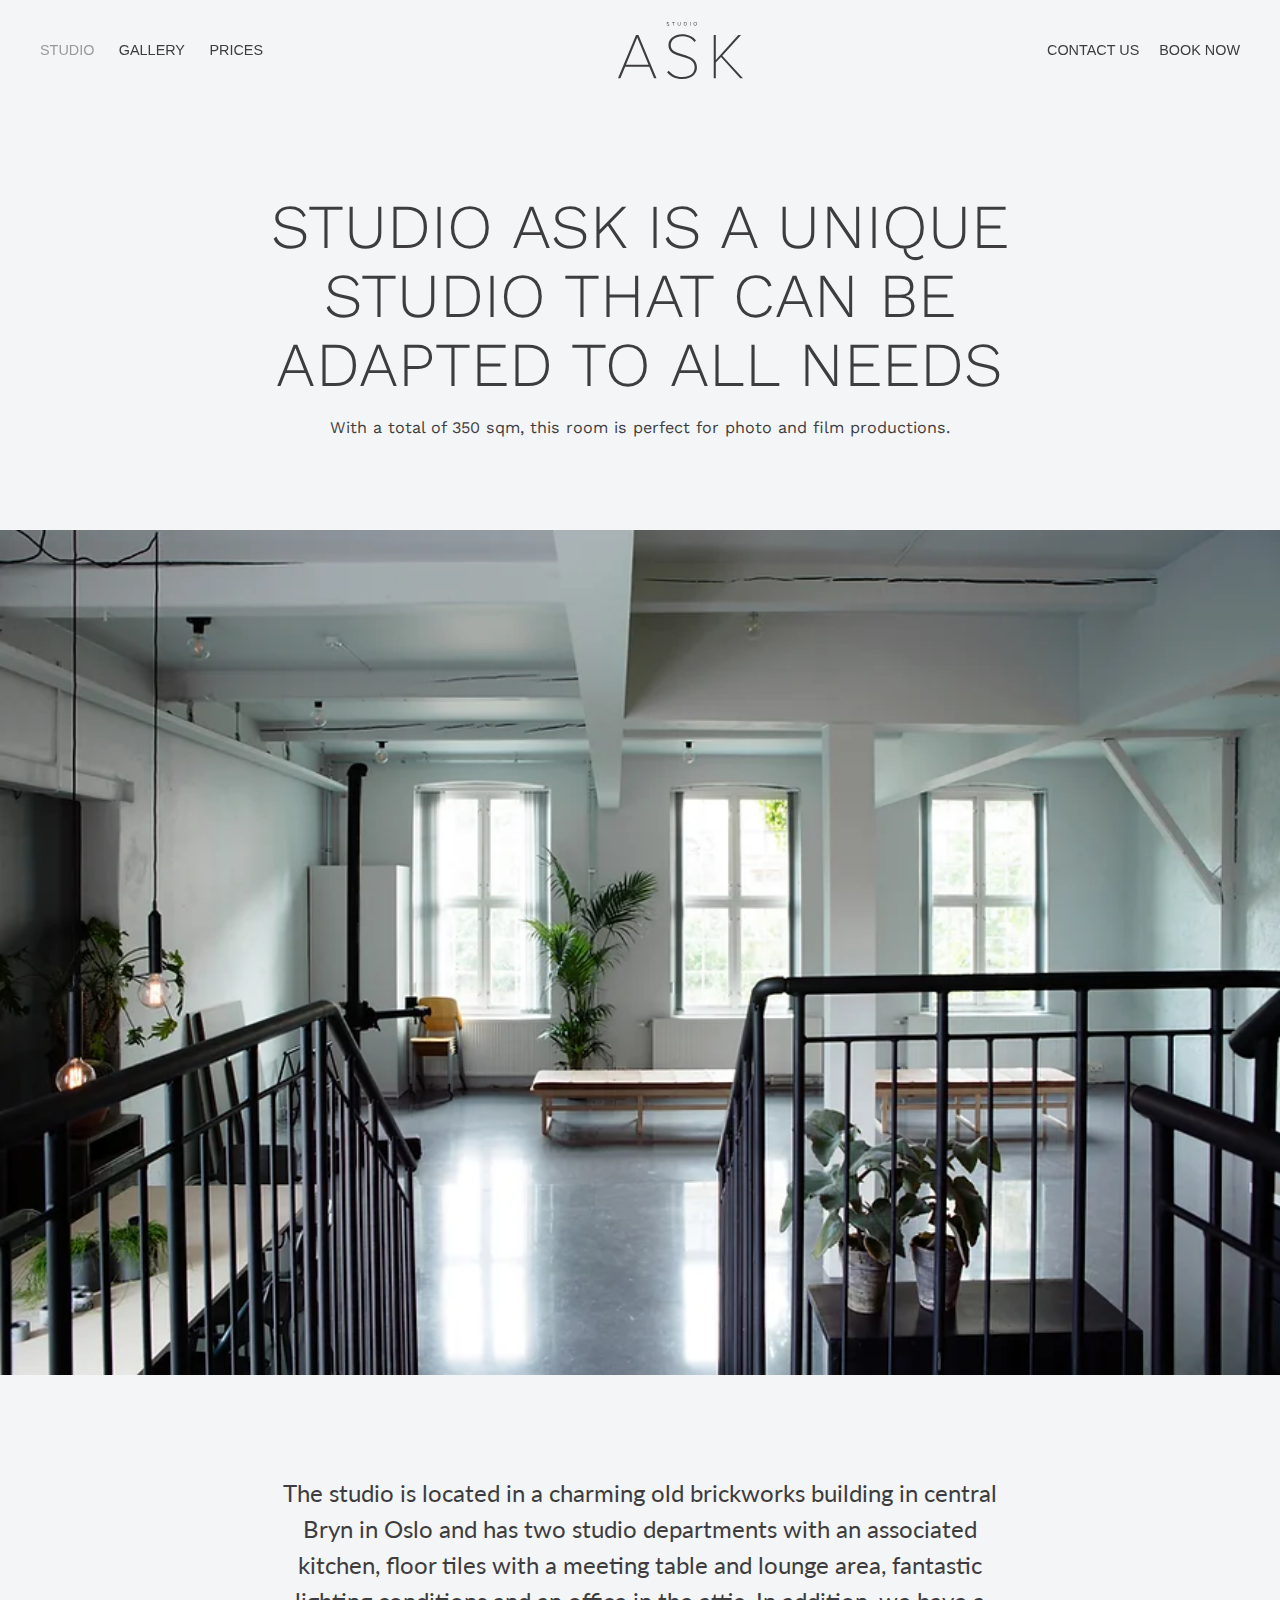
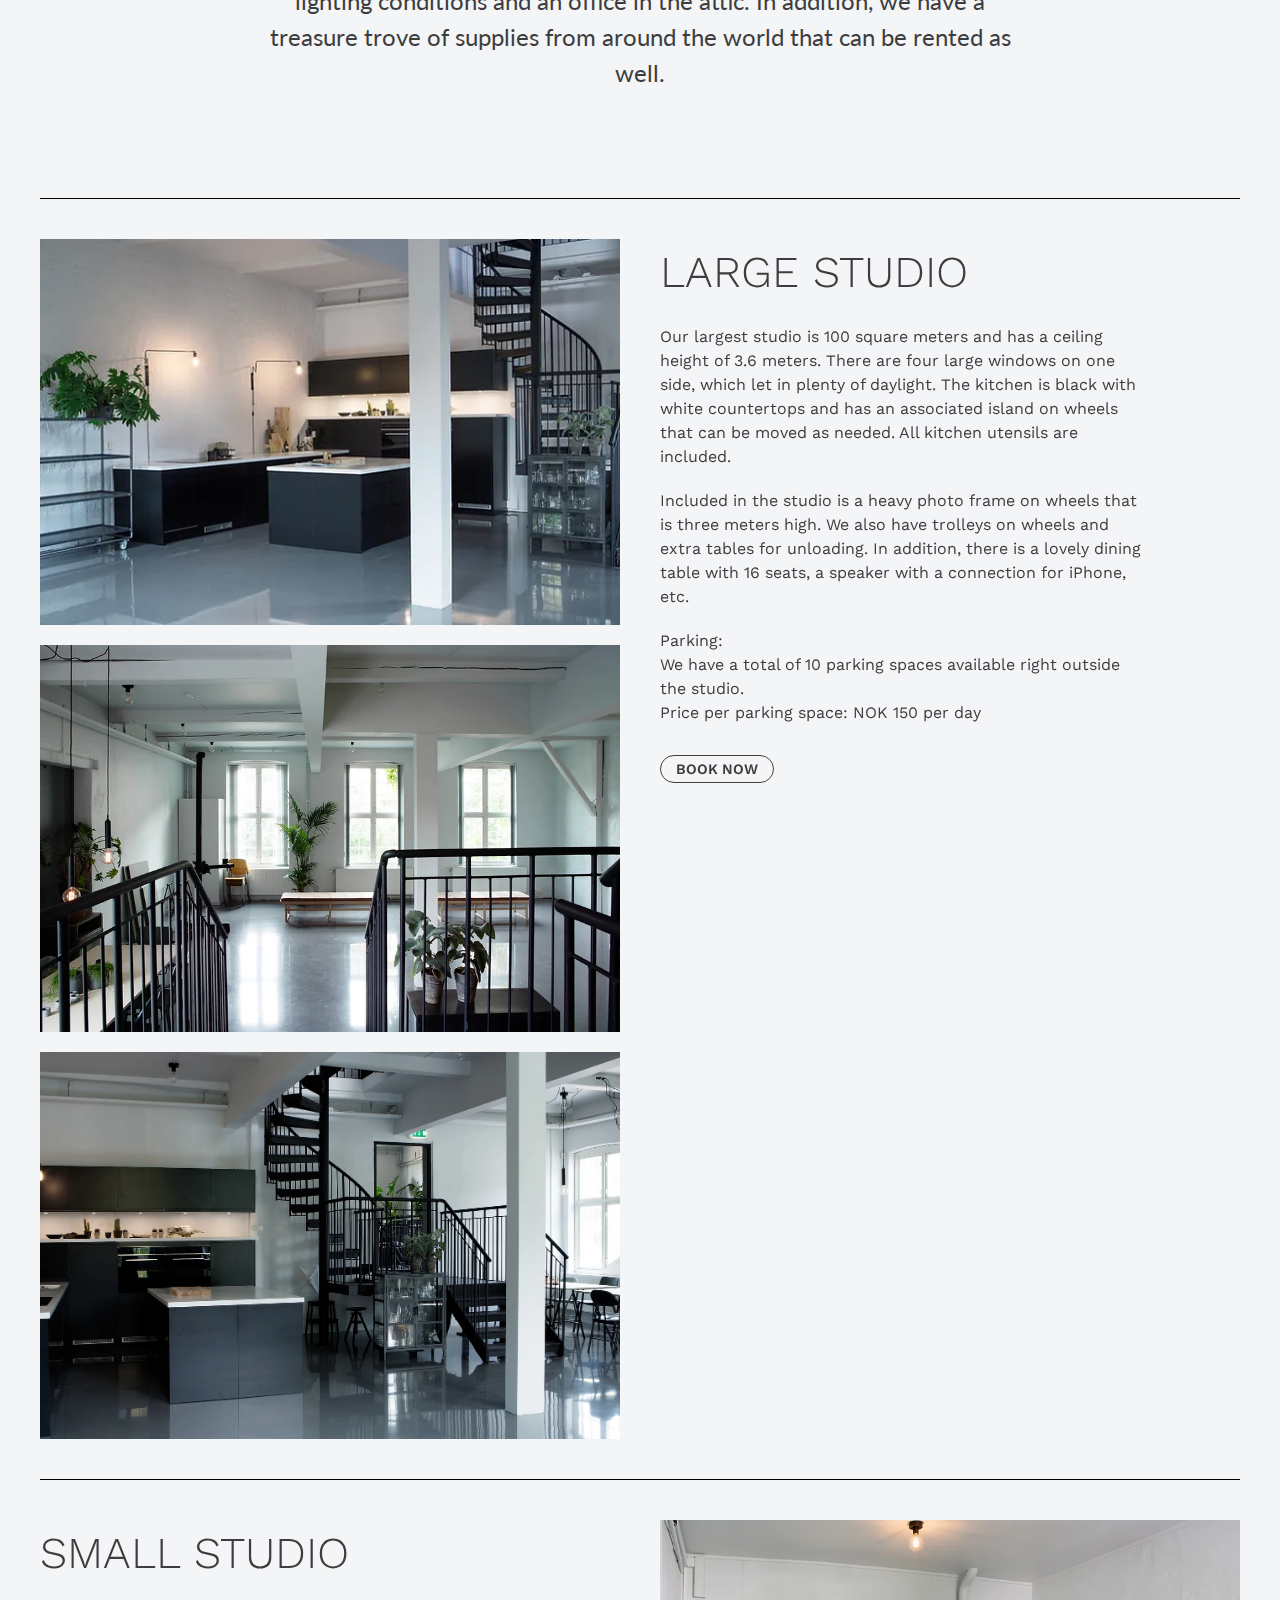
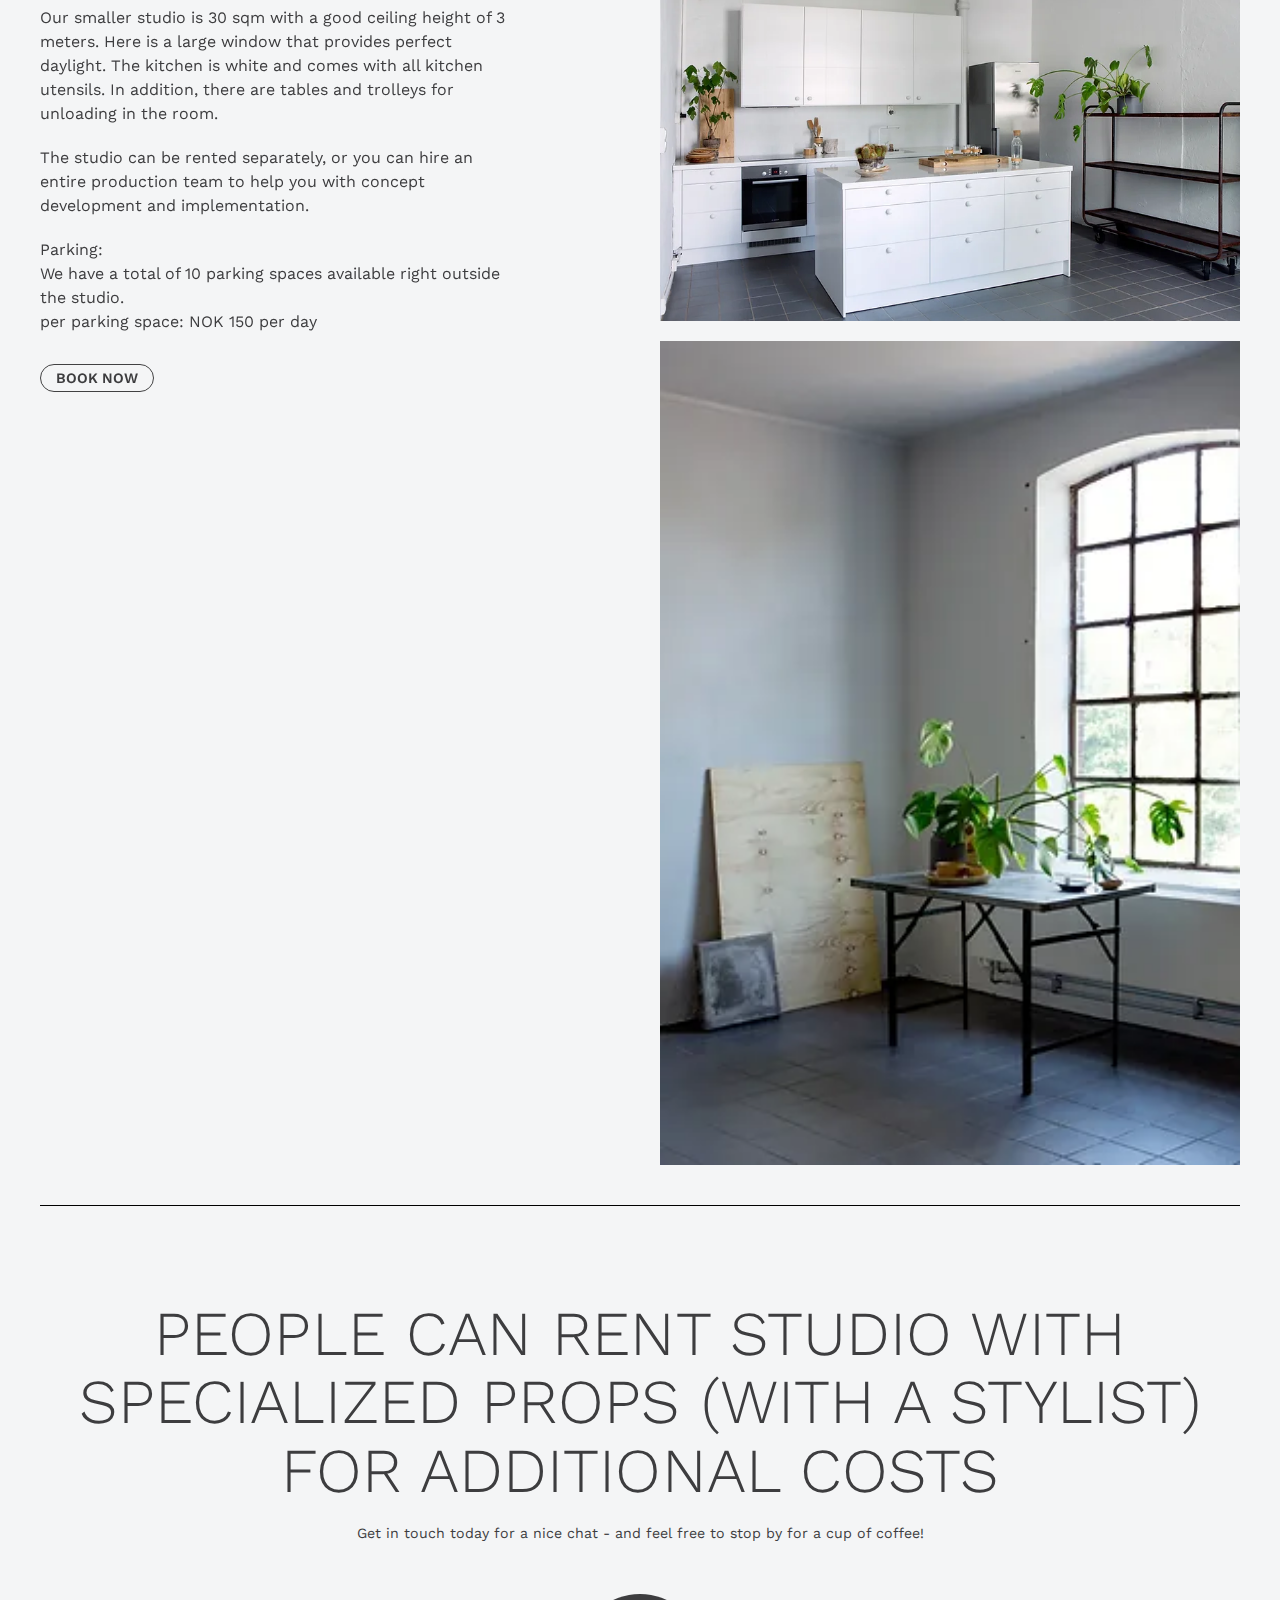
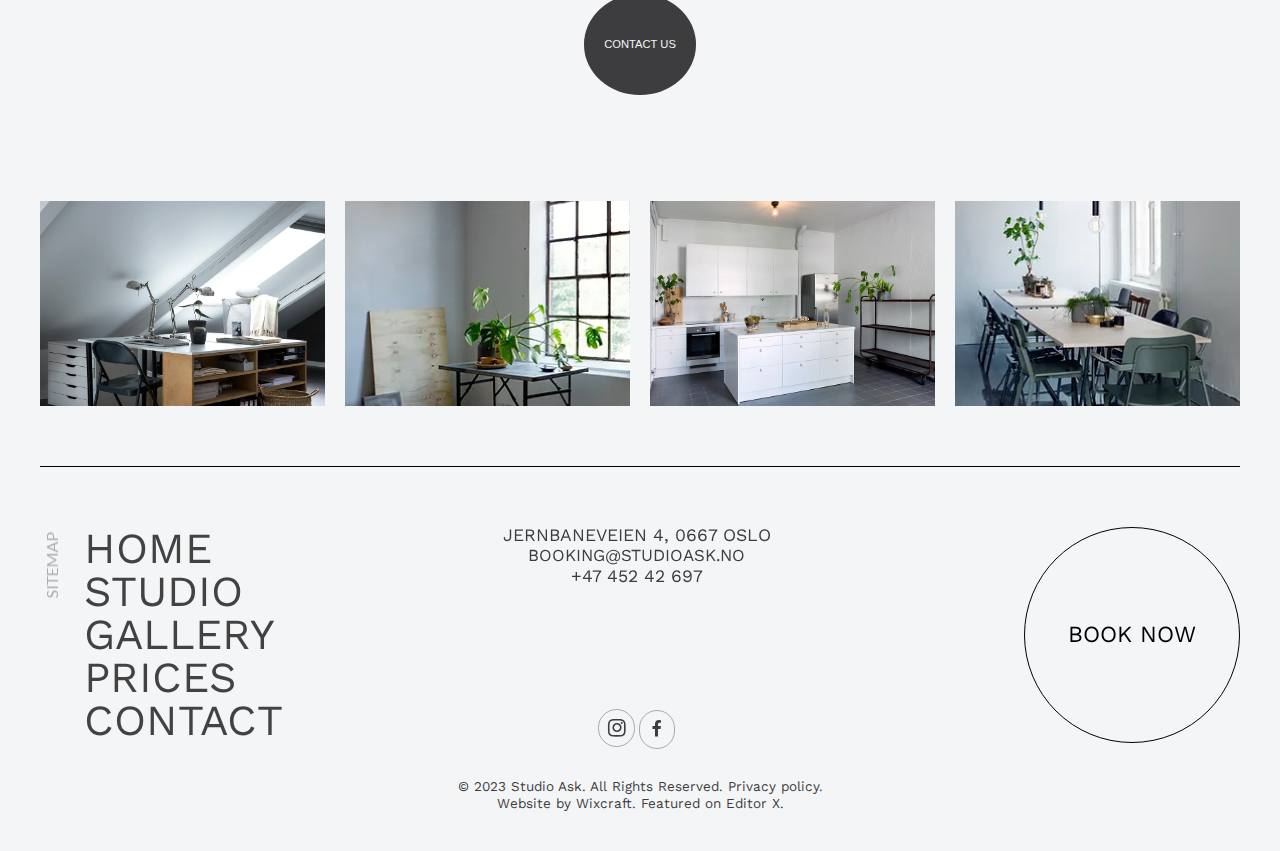
==== commit b2d8983a: "modificare imagini" ====
--- a/index1-studio.html
+++ b/index1-studio.html
@@ -106,7 +106,7 @@
     <!-- Section 2 -->
     <section class="section2-studio">
       <div class="s2-studio-wrapper">
-        <img src="/img/_K0A7186.webp" />
+        <img src="./img/K0A7186.webp" />
       </div>
       <!--  Div s2-studio-wrapper-->
     </section>
@@ -132,9 +132,9 @@
     <section class="container-s4-studio">
       <div class="s4-studio-wrapper">
         <div class="s4sw-img">
-          <img class="full-img" src="/img/_K0A7175.webp" />
-          <img class="full-img" src="/img/_K0A7186.webp" />
-          <img class="full-img" src="/img/_K0A7167.webp" />
+          <img class="full-img" src="./img/K0A7175.webp" />
+          <img class="full-img" src="./img/K0A7186.webp" />
+          <img class="full-img" src="./img/K0A7167.webp" />
         </div>
         <!--  Div s4sw-img -->
         <div class="s4sw-text ps2_w_text sticky-position">
@@ -197,7 +197,7 @@
           </div>
         </div>
         <div class="s5sw-img">
-          <img class="s5sw-img-1" src="/img/_K0A7111.webp" />
+          <img class="s5sw-img-1" src="./img/K0A7111.webp" />
           <img class="s5sw-img-2" src="./img/K0A7061.webp" />
         </div>
         <!--  Div s5sw-img -->
--- a/assets/css/css1Studio.css
+++ b/assets/css/css1Studio.css
@@ -248,16 +248,16 @@
 }
 
 .fw-img1 {
-    background-image: url("./img/_J4A8036.webp");
+    background-image: url("/img/J4A8036.webp");
 }
 .fw-img2 {
-    background-image: url("./img/K0A7061.webp");
+    background-image: url("/img/K0A7061.webp");
 }
 .fw-img3 {
-    background-image: url(/img/_K0A7111.webp);
+    background-image: url("/img/K0A7111.webp");
 }
 .fw-img4 {
-    background-image: url(/img/_K0A7146.webp);
+    background-image: url("/img/K0A7146.webp");
 }
 .fw-img:hover {
     transform: scale(1.15);
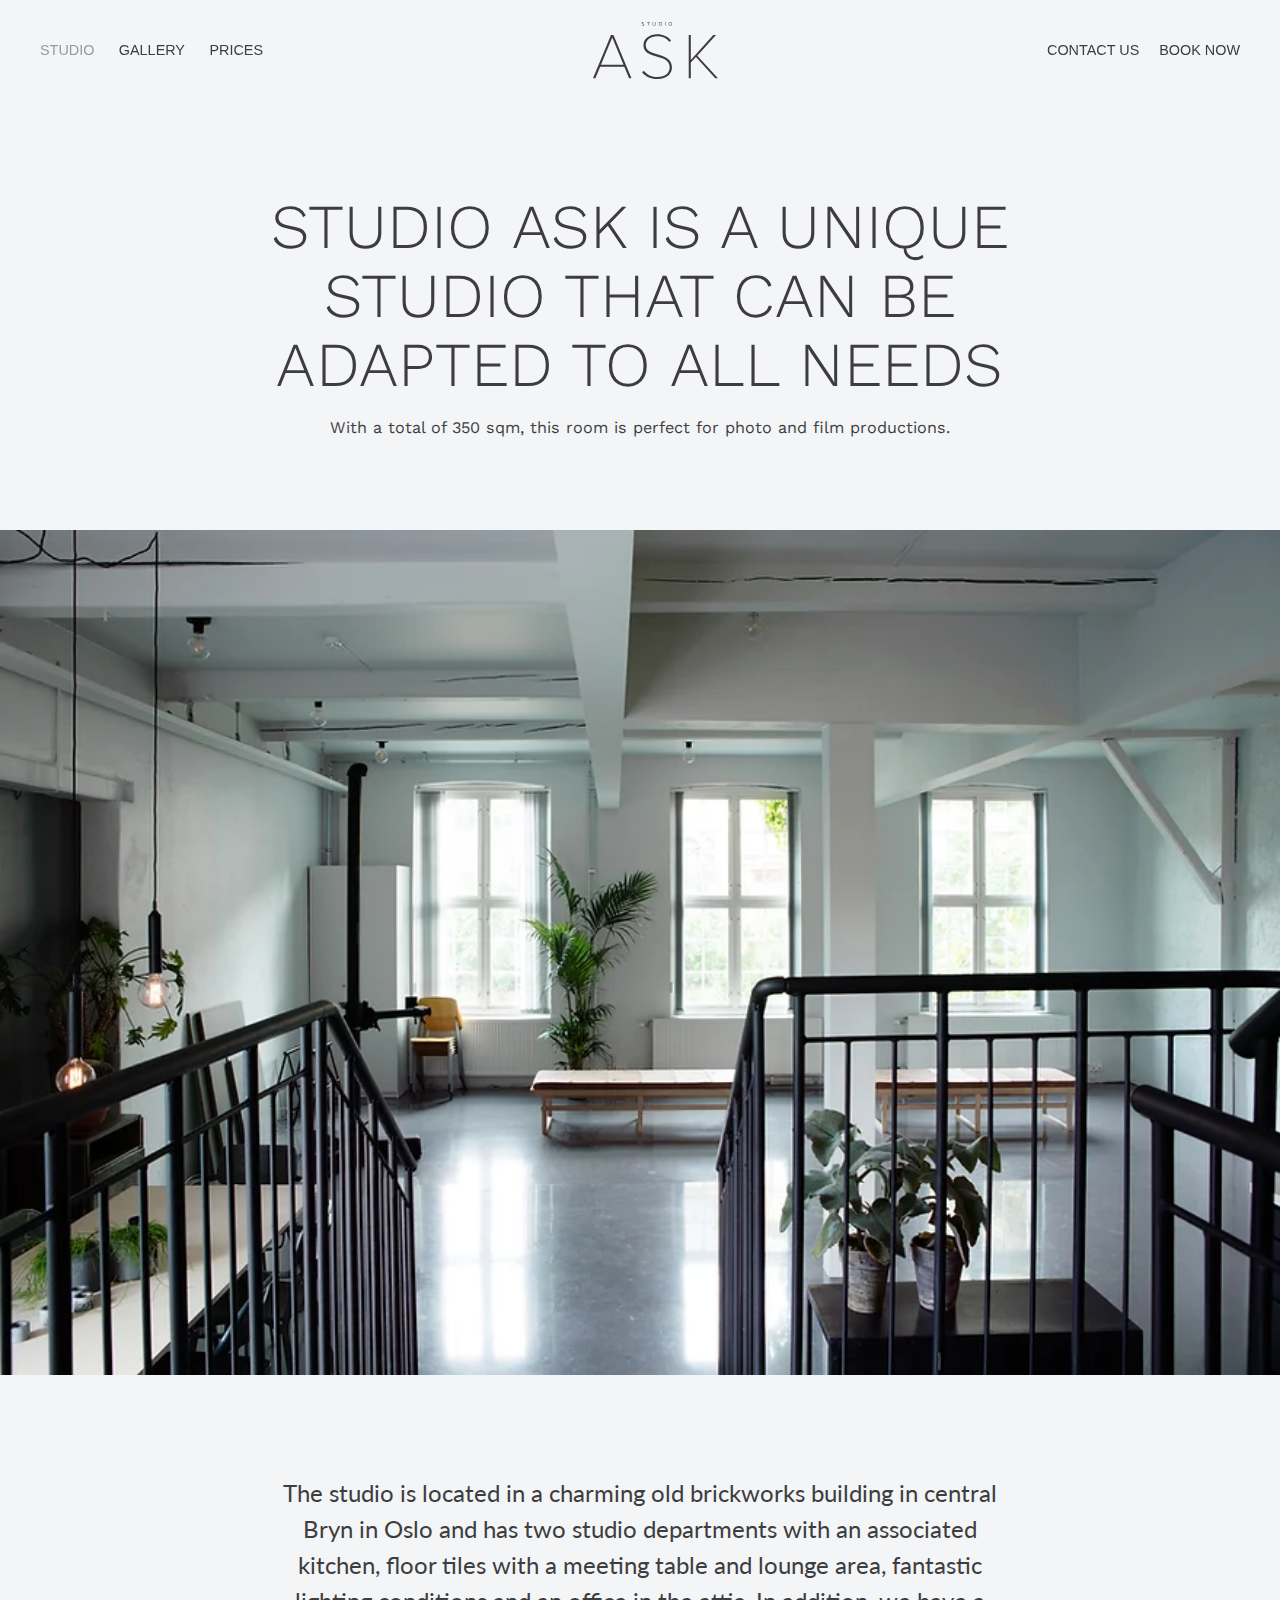
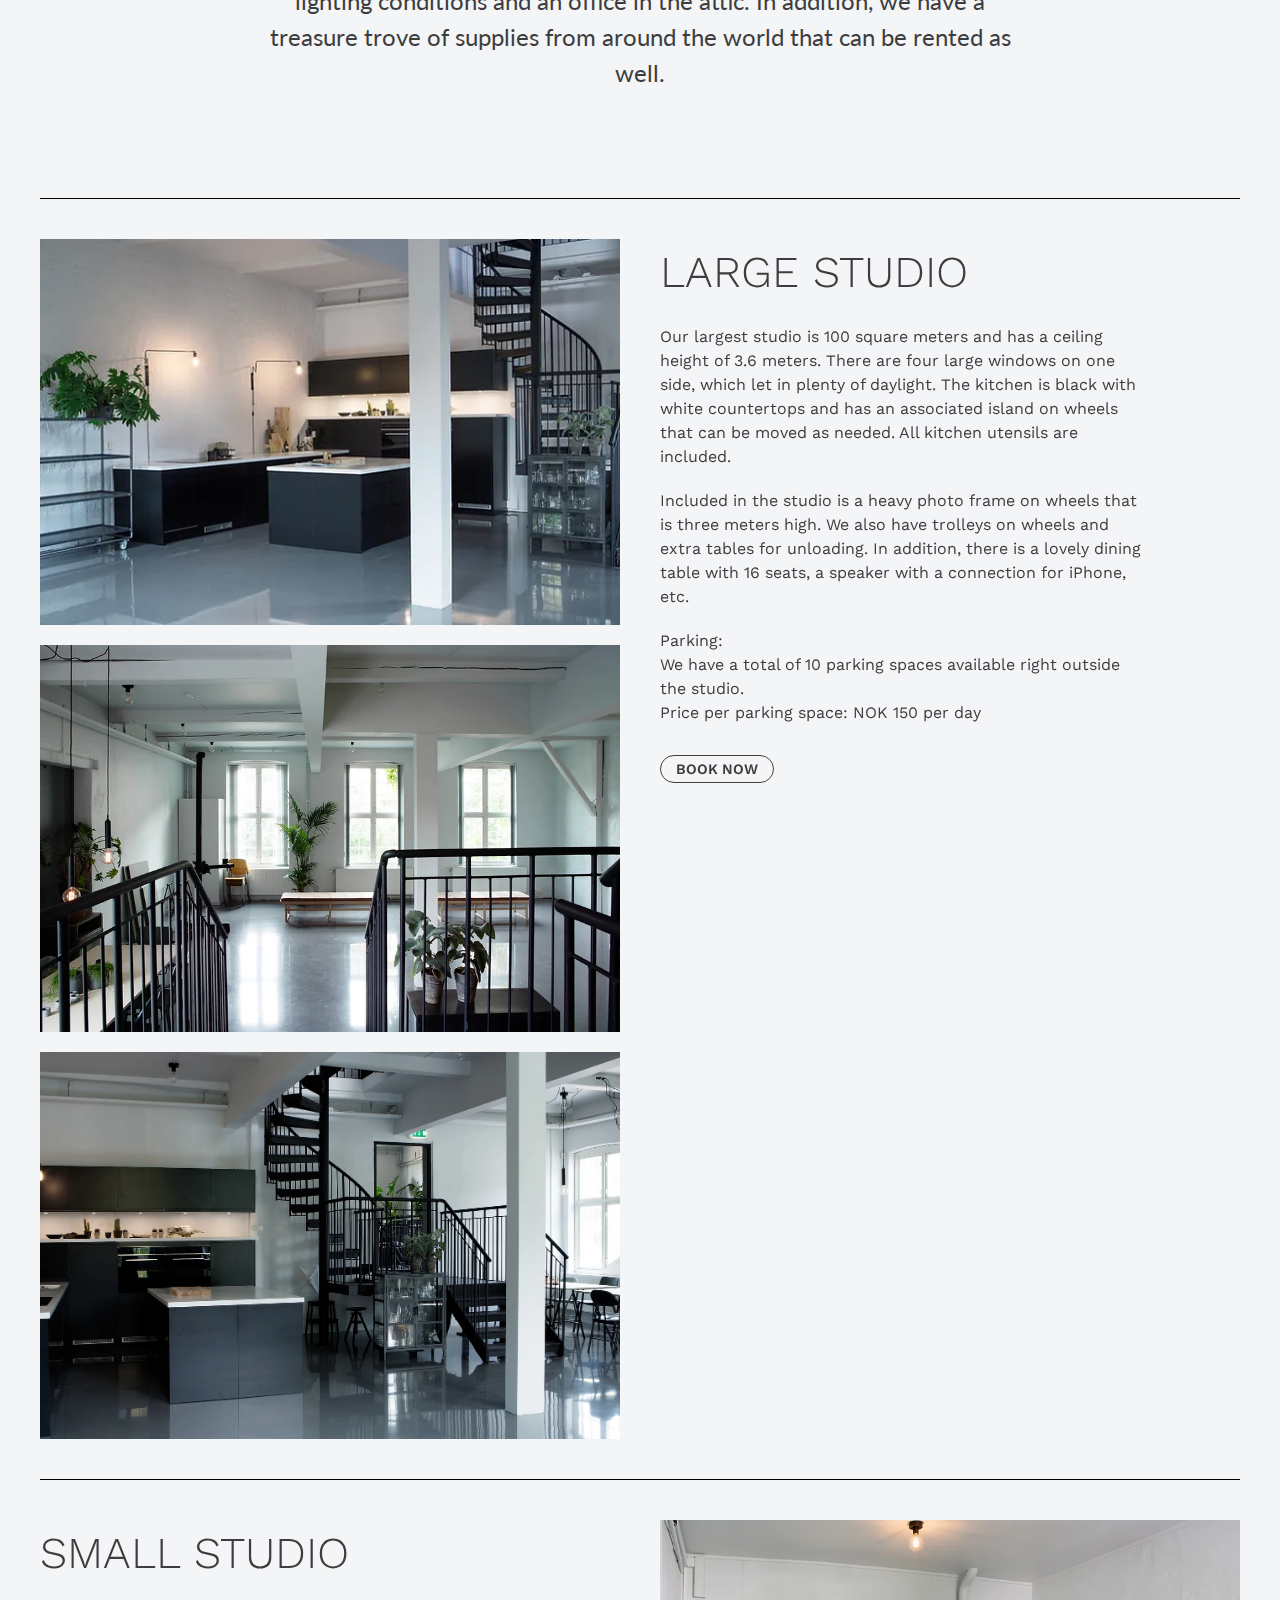
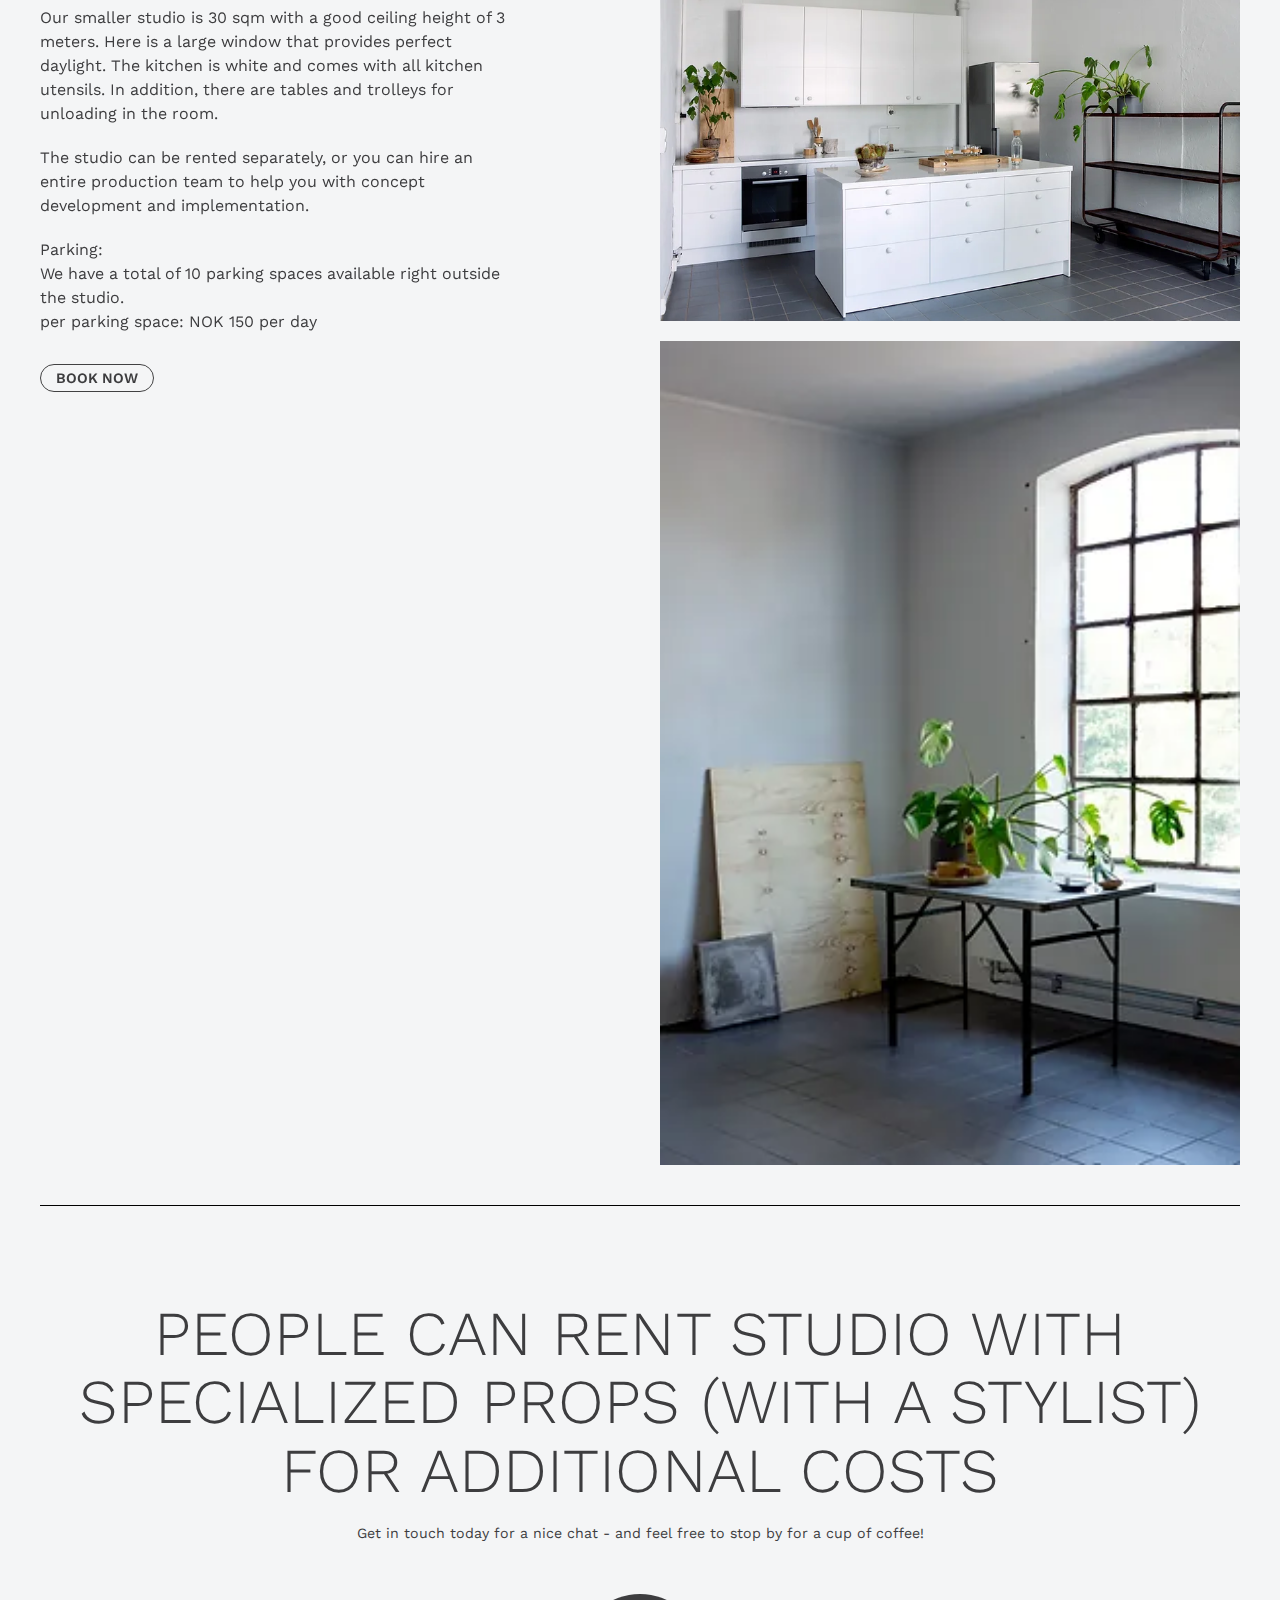
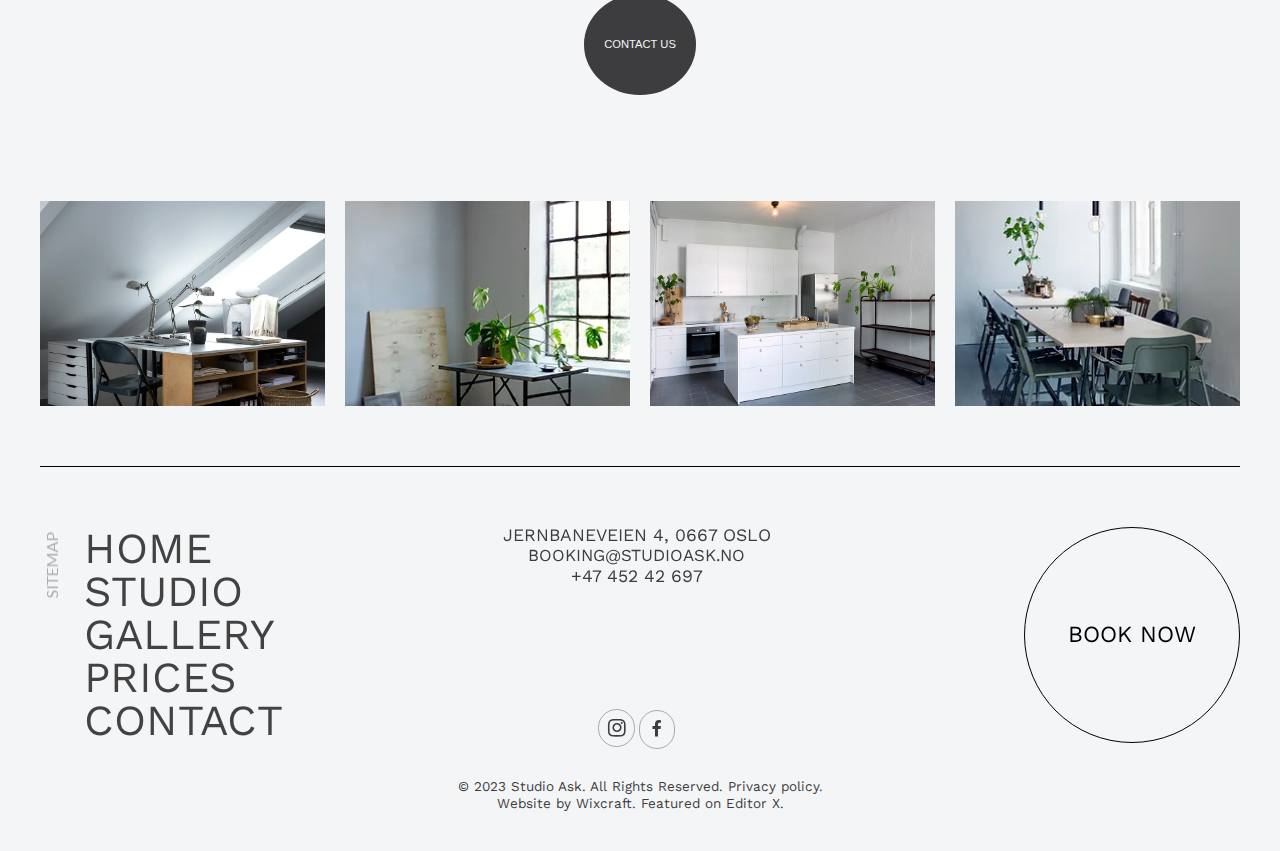
==== commit 67bab23e: "hidden menu" ====
--- a/index1-studio.html
+++ b/index1-studio.html
@@ -22,6 +22,7 @@
       href="https://cdnjs.cloudflare.com/ajax/libs/font-awesome/4.7.0/css/font-awesome.min.css"
     />
     <script defer src="/assets/js/js1Studio.js"></script>
+    <script defer src="./assets/js/main.js"></script>
   </head>
   <body>
     <nav id="navigation">
@@ -91,6 +92,16 @@
         <!--  Div nav-secound-list -->
       </div>
       <!--  Div nav-full -->
+      <div class="nav_mobile">
+        <button class="drop_btn">Menu</button>
+        <ul class="nav_mobile--ul nav_hidden">
+          <li class="nav-li"><a href="index1-studio.html">STUDIO</a></li>
+          <li class="nav-li"><a href="index2-gallery.html">GALLERY</a></li>
+          <li class="nav-li"><a href="index3-prices.html">PRICES</a></li>
+          <li class="nav-li"><a href="index4-contact.html">CONTACT US</a></li>
+          <li class="nav-li"><a href="index5-bookNow.html">BOOK NOW</a></li>
+        </ul>
+      </div>
     </nav>
     <!-- Section 1 -->
     <section class="section1-wrapper">
--- a/assets/css/header.css
+++ b/assets/css/header.css
@@ -63,11 +63,12 @@
 .nav-list li.active{
     opacity: 0.5;
 }
-.nav-list a{
+.nav-list a , .nav_mobile--ul a{
     color: var(--fc-neutral);
     text-decoration: none;
     list-style-type: none;
     transition: all 0.3s linear;
+    cursor: pointer;
 }
 .nav-list a:hover{
     color: var(--color_14);
@@ -89,6 +90,7 @@
     width: 100%;
     height: 100%;
     position: absolute;
+    text-align: center;
     left: 0;
     top: 0;
     color: var(--fc-neutral);
@@ -106,12 +108,52 @@
     height: 125px;
     justify-content: center;
     fill: var(--fc-primary);
-    margin-left: 50px;
     box-sizing: border-box;
+
+}
+.nav_mobile{
+    display: flex;
+    flex-direction: column;
+    align-items: center;
+    position: absolute;
+    top: 1.7rem;
+    right: 2.7rem;
+    z-index: 100;
+}
+.drop_btn{
+    display: none;
+    background-color: transparent;
+    border: none;
+    color: var(--fc-primary);
+    font-size: 1.5rem;
+    cursor: pointer;
 }
 
-@media  screen and (max-width:1000px) {
-    .nav-list li{
+.nav_mobile--ul{
+    border: 1px solid var(--fc-primary);
+    border-radius: 20px;
+    position: absolute;
+    top: 2.5rem;
+    display:flex;
+    flex-direction:column ;
+    align-items: flex-start;
+    color: black;
+    text-decoration: none; 
+    z-index: 100; 
+}
+.nav_hidden{
+    display: none;
+}
+.nav_mobile--ul li{
+    text-decoration: none;
+    list-style: none;  
+}
+.nav_mobile--ul a{
+    color: var(--fc-primary);
+}
+
+@media  screen and (max-width:710px) {
+    .nav-full-list , .nav-default{
         display: none;
     }
     .svg-logo{
@@ -119,7 +161,12 @@
         max-width: 80px;
         height: auto;
         max-width: 80px;
+        margin-left: 2em;
     }
+    .drop_btn{
+        display: block;
+    }
+
 }
 @media  screen and (max-width:1000px){
     nav{
